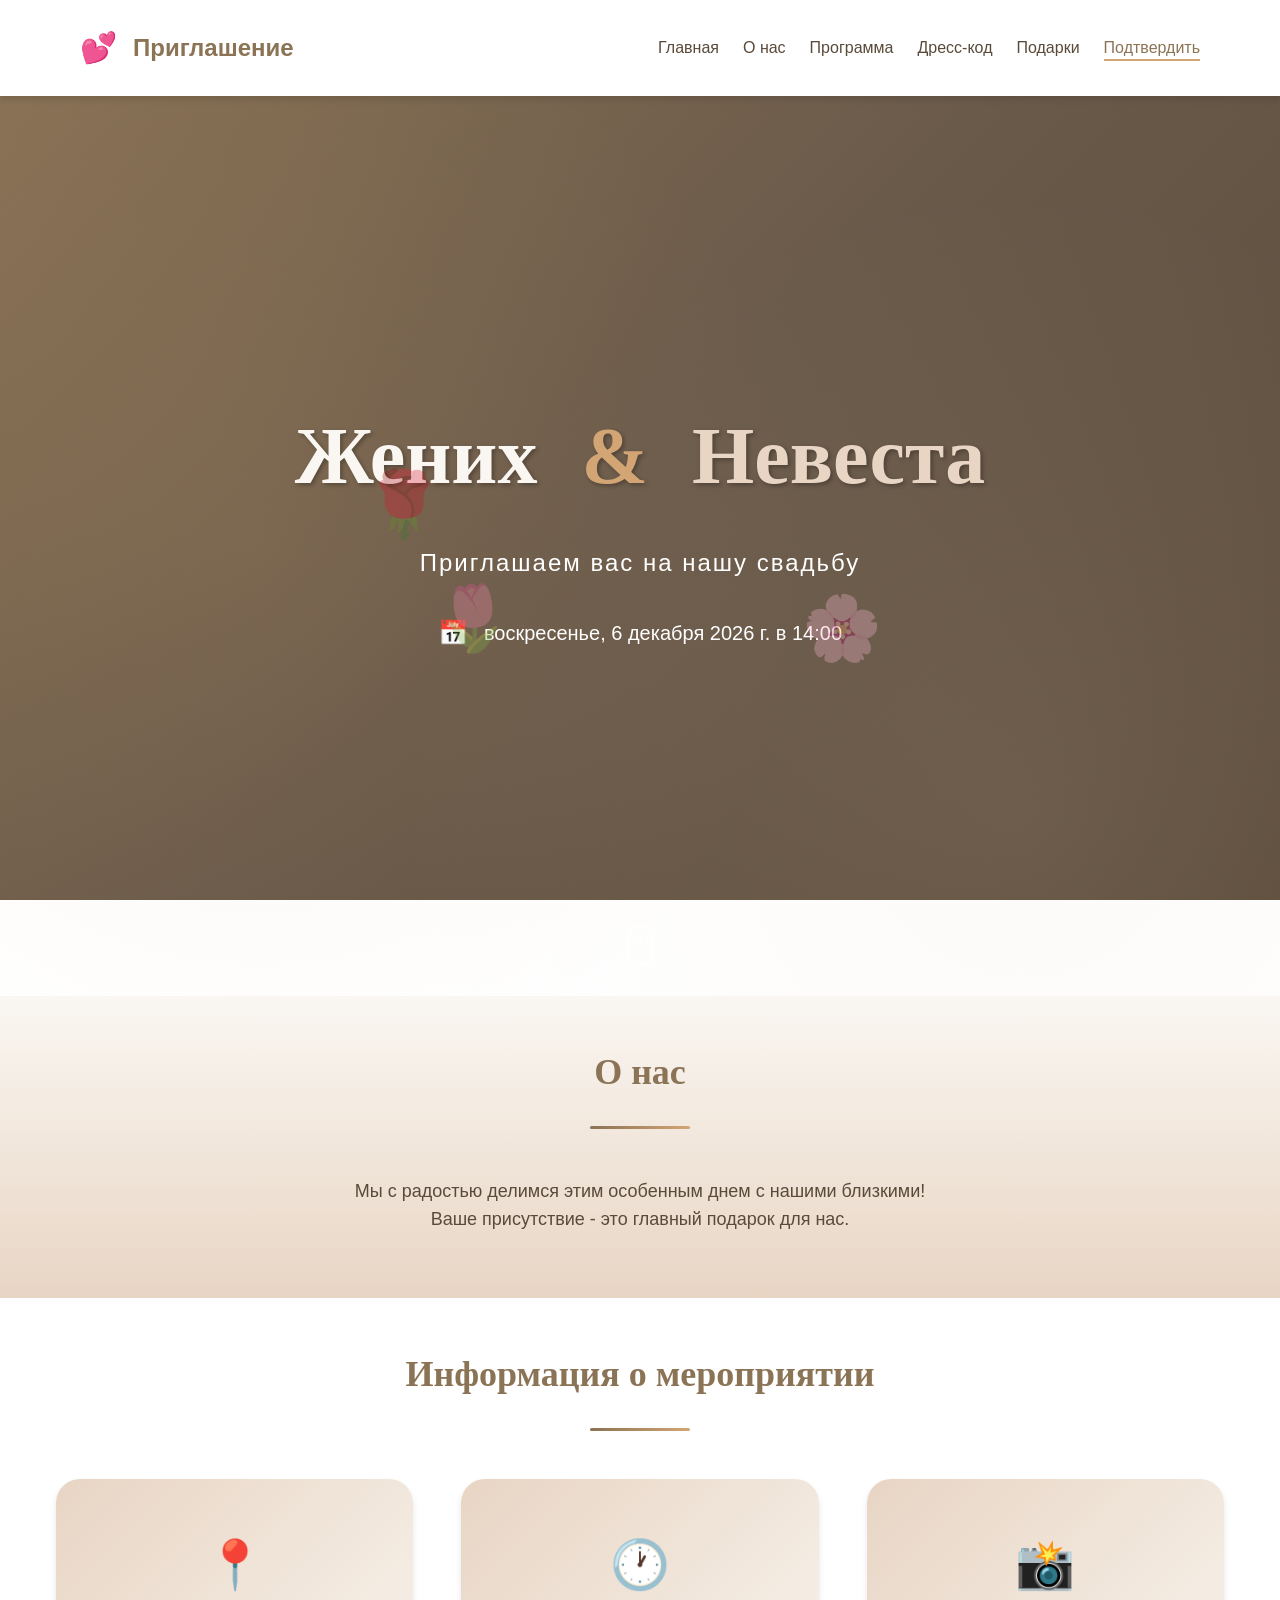
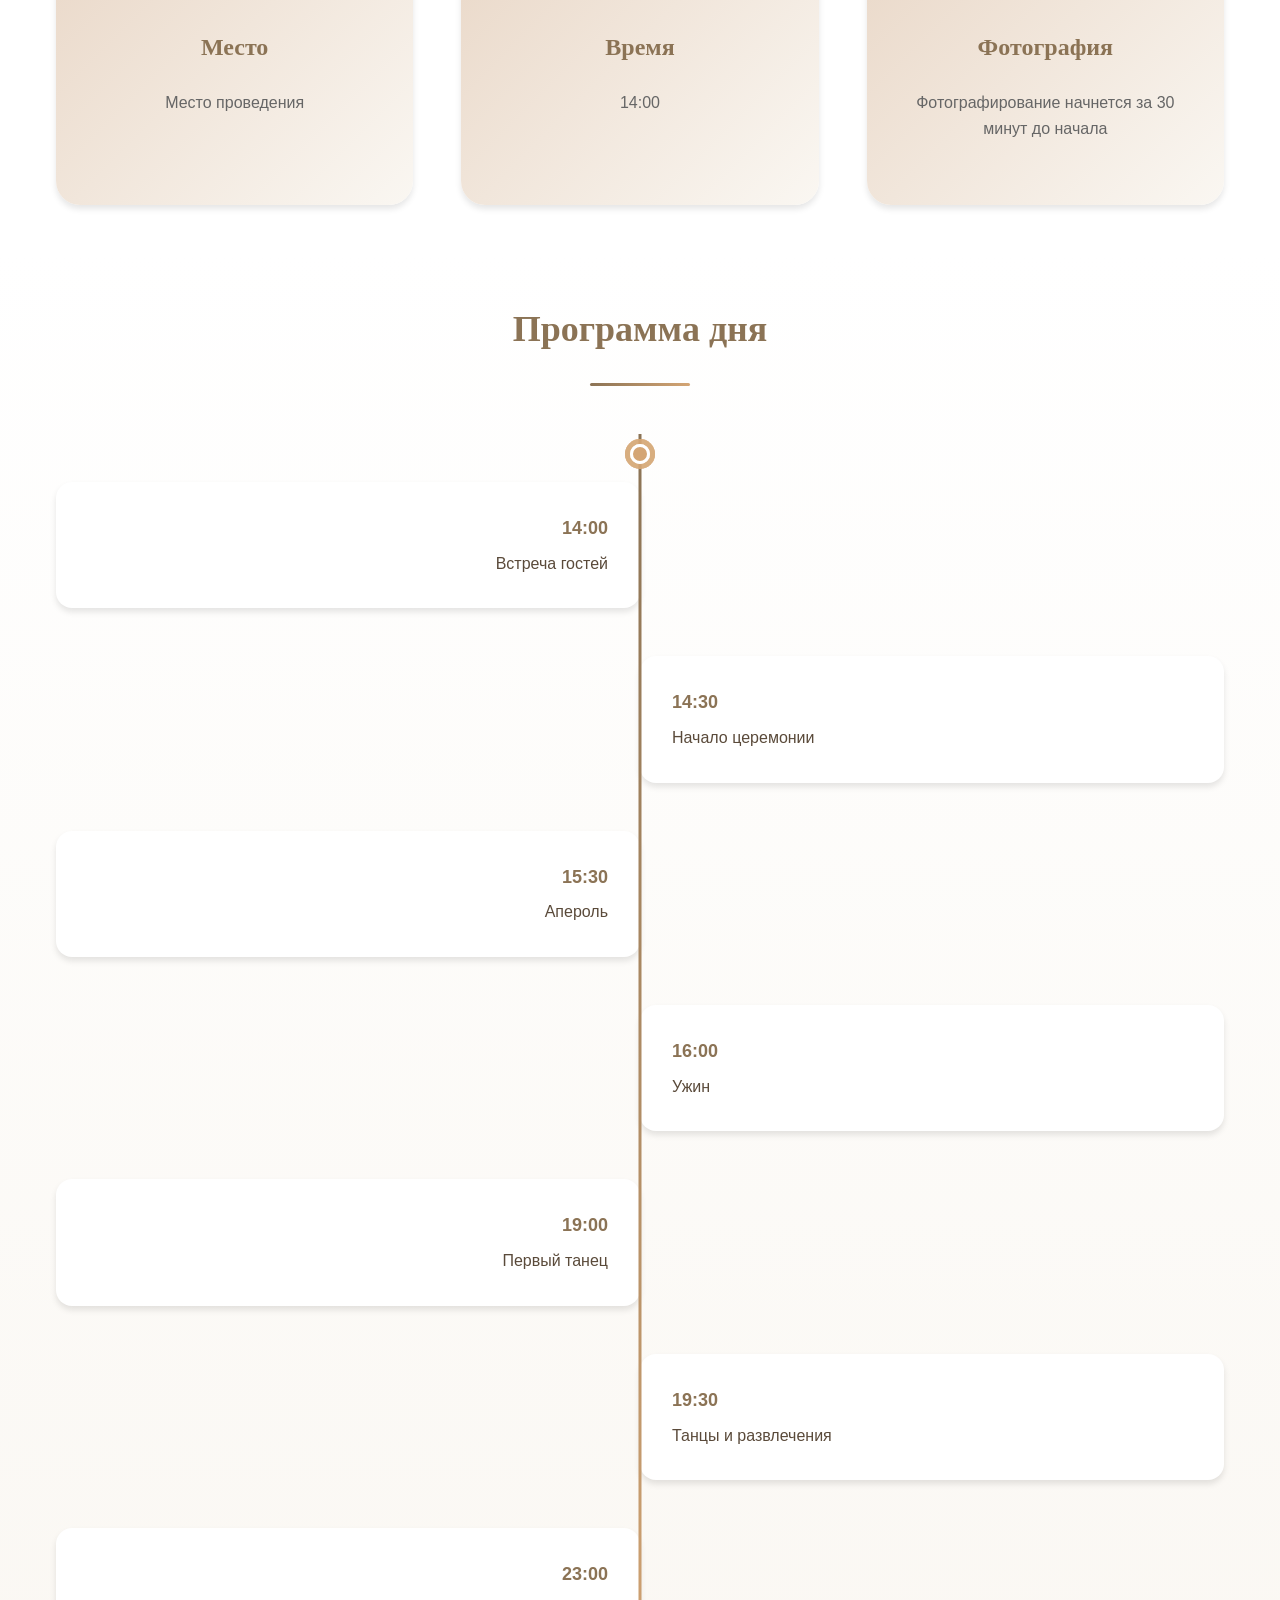
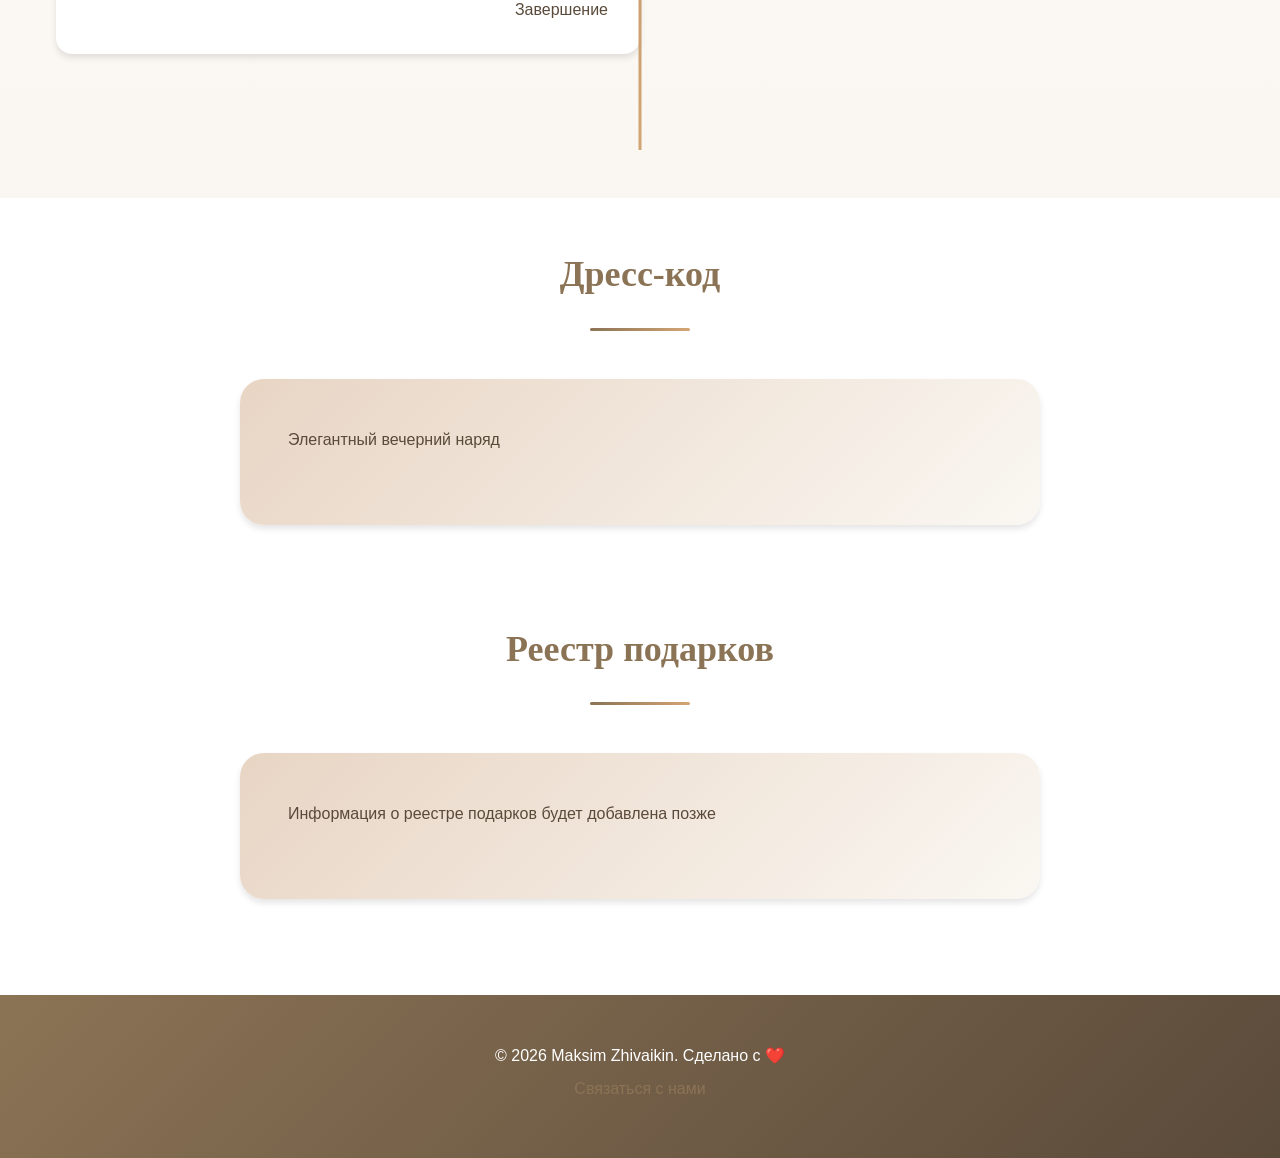
==== frontend/index.html @ 4ee0b2f8 "Second version" ====
<!DOCTYPE html>
<html lang="ru">
<head>
    <meta charset="UTF-8">
    <meta name="viewport" content="width=device-width, initial-scale=1.0">
    <title>💕 Приглашение на свадьбу</title>
    <link rel="stylesheet" href="css/style.css">
    <link rel="stylesheet" href="css/animations.css">
</head>
<body>
    <!-- Навигация -->
    <nav class="navbar">
        <div class="container">
            <div class="navbar-content">
                <div class="logo">
                    <span class="logo-icon">💕</span>
                    <span class="logo-text"> Приглашение</span>
                </div>
                <ul class="nav-menu">
                    <li><a href="#home" class="nav-link active">Главная</a></li>
                    <li><a href="#about" class="nav-link">О нас</a></li>
                    <li><a href="#schedule" class="nav-link">Программа</a></li>
                    <li><a href="#dress-code" class="nav-link">Дресс-код</a></li>
                    <li><a href="#registry" class="nav-link">Подарки</a></li>
                    <li><a href="#rsvp" class="nav-link">Подтвердить</a></li>
                    <li style="display: none;"><a href="/admin" class="nav-link admin-link">🔐 Админ</a></li>
                </ul>
                <div class="hamburger">
                    <span></span>
                    <span></span>
                    <span></span>
                </div>
            </div>
        </div>
    </nav>

    <!-- Героическая секция -->
    <section id="home" class="hero parallax">
        <div class="hero-content">
            <div class="hero-text">
                <h1 class="hero-title fade-in">
                    <span class="groom-name">Элвин</span>
                    <span class="ampersand">&</span>
                    <span class="bride-name">Милана</span>
                </h1>
                <p class="hero-subtitle fade-in-delay-1">Приглашаем вас на нашу свадьбу</p>
                <div class="hero-date fade-in-delay-2">
                    <span class="date-icon">📅</span>
                    <span id="wedding-date-display"></span>
                </div>
            </div>
            <div class="hero-flowers">
                <div class="flower flower-1">🌹</div>
                <div class="flower flower-2">🌸</div>
                <div class="flower flower-3">🌷</div>
            </div>
        </div>
        <div class="scroll-indicator">
            <div class="mouse"></div>
        </div>
    </section>

    <!-- RSVP -->
    <section id="rsvp" class="rsvp">
        <div class="container">
            <h2 class="section-title">Подтвердить присутствие</h2>
            
            <!-- Если это уникальное приглашение -->
            <div id="personal-invitation" class="rsvp-container" style="display: none;">
                <div class="personal-card">
                    <h3 id="personal-guest-name"></h3>
                    <div class="personal-info">
                        <p id="personal-message"></p>
                        <p style="display: none;">Приглашено гостей: <span id="personal-guest-count">1</span></p>
                        <div id="plus-ones"></div>
                    </div>
                </div>
                <form id="rsvp-form" class="rsvp-form">
                    <div class="form-group">
                        <label for="attending">Вы сможете присутствовать?</label>
                        <div class="radio-group">
                            <label class="radio-label">
                                <input type="radio" name="attending" value="yes" required>
                                <span>Да, с удовольствием!</span>
                            </label>
                            <label class="radio-label">
                                <input type="radio" name="attending" value="no">
                                <span>Нет, извините</span>
                            </label>
                        </div>
                    </div>

                    <div class="form-group">
                        <label for="message">Личное сообщение молодоженам (опционально)</label>
                        <textarea id="message" name="message" rows="4" placeholder="Ваши пожелания..."></textarea>
                    </div>

                    <button type="submit" class="btn btn-primary">Подтвердить</button>
                </form>
            </div>

            <!-- Если это общее приглашение -->
            <div id="generic-invitation" class="rsvp-container" style="display: none;">
                <p>Спасибо за посещение нашего сайта! У вас есть общее приглашение.</p>
                <a href="#" class="btn btn-primary">Добавить свои данные</a>
            </div>

            <!-- Если приглашение не найдено -->
            <div id="no-invitation" class="rsvp-container" style="display: none;">
                <p>Пожалуйста, используйте ссылку приглашения для подтверждения присутствия.</p>
            </div>
        </div>
    </section>

    <!-- О нас -->
    <section id="about" class="about">
        <div class="container">
            <h2 class="section-title">О нас</h2>
            <div class="about-content">
                <div class="about-text">
                    <p id="about-text-content">
                        Мы с радостью делимся этим особенным днем с нашими близкими!
                        Ваше присутствие - это главный подарок для нас.
                    </p>
                </div>
            </div>
        </div>
    </section>

    <!-- Информация о мероприятии -->
    <section id="event-info" class="event-info">
        <div class="container">
            <h2 class="section-title">Информация о мероприятии</h2>
            <div class="event-grid">
                <div class="event-card">
                    <div class="event-icon">📍</div>
                    <h3>Место</h3>
                    <p id="location-text"></p>
                </div>
                <div class="event-card">
                    <div class="event-icon">🕐</div>
                    <h3>Время</h3>
                    <p id="time-text"></p>
                </div>
                <div class="event-card">
                    <div class="event-icon">📸</div>
                    <h3>Фотография</h3>
                    <p>Фотографирование начнется за 30 минут до начала</p>
                </div>
            </div>
        </div>
    </section>

    <!-- Расписание -->
    <section id="schedule" class="schedule">
        <div class="container">
            <h2 class="section-title">Программа дня</h2>
            <div class="timeline">
                <div id="schedule-timeline"></div>
            </div>
        </div>
    </section>

    <!-- Дресс-код -->
    <section id="dress-code" class="dress-code">
        <div class="container">
            <h2 class="section-title">Дресс-код</h2>
            <div class="dress-code-content">
                <div id="dress-code-text"></div>
            </div>
        </div>
    </section>

    <!-- Реестр подарков -->
    <section id="registry" class="registry">
        <div class="container">
            <h2 class="section-title">Реестр подарков</h2>
            <div class="registry-content">
                <div id="registry-text"></div>
            </div>
        </div>
    </section>

    <!-- Футер -->
    <footer class="footer">
        <div class="container">
            <p>&copy; 2026 Maksim Zhivaikin. Сделано с ❤️</p>
            <p><a href="https://t.me/InDigitalE8">Связаться с нами</a></p>
            <p id="footer-date" style="display: none;"></p>
        </div>
    </footer>

    <script src="js/config.js"></script>
    <script src="js/api.js"></script>
    <script src="js/main.js"></script>
</body>
</html>
---- frontend/css/style.css ----
/* ==================== ПЕРЕМЕННЫЕ И ОСНОВНЫЕ СТИЛИ ==================== */

:root {
    /* Основные цвета */
    --primary: #8b7355;         /* Шоколадно-коричневый */
    --secondary: #d4a574;       /* Золотистый бежевый */
    --accent: #e8d5c4;          /* Светлый бежевый */
    --light: #faf7f2;           /* Очень светлый */
    --dark: #5a4a3a;            /* Темный коричневый */
    
    /* Нейтральные */
    --white: #ffffff;
    --black: #000000;
    --gray-light: #f5f5f5;
    --gray: #cccccc;
    --gray-dark: #666666;
    
    /* Успех/Ошибка */
    --success: #4caf50;
    --error: #f44336;
    --warning: #ff9800;
    
    /* Размеры */
    --spacing-xs: 0.25rem;
    --spacing-sm: 0.5rem;
    --spacing-md: 1rem;
    --spacing-lg: 1.5rem;
    --spacing-xl: 2rem;
    --spacing-2xl: 3rem;
    
    /* Типография */
    --font-family: 'Segoe UI', Tahoma, Geneva, Verdana, sans-serif;
    --font-heading: 'Georgia', serif;
    --font-size-xs: 0.75rem;
    --font-size-sm: 0.875rem;
    --font-size-base: 1rem;
    --font-size-lg: 1.125rem;
    --font-size-xl: 1.25rem;
    --font-size-2xl: 1.5rem;
    --font-size-3xl: 1.875rem;
    --font-size-4xl: 2.25rem;
    --font-size-5xl: 3rem;
    
    /* Теневые эффекты */
    --shadow-sm: 0 1px 2px rgba(0, 0, 0, 0.05);
    --shadow-md: 0 4px 6px rgba(0, 0, 0, 0.1);
    --shadow-lg: 0 10px 15px rgba(0, 0, 0, 0.15);
    --shadow-xl: 0 20px 25px rgba(0, 0, 0, 0.2);
    
    /* Переходы */
    --transition-fast: 0.15s ease-in-out;
    --transition-base: 0.3s ease-in-out;
    --transition-slow: 0.5s ease-in-out;
    
    /* Граница */
    --radius-sm: 0.25rem;
    --radius-md: 0.5rem;
    --radius-lg: 1rem;
    --radius-xl: 1.5rem;
}

/* Сброс стилей */
* {
    margin: 0;
    padding: 0;
    box-sizing: border-box;
}

html {
    scroll-behavior: smooth;
}

body {
    font-family: var(--font-family);
    color: var(--dark);
    background-color: var(--white);
    line-height: 1.6;
}

/* Контейнер */
.container {
    max-width: 1200px;
    margin: 0 auto;
    padding: 0 var(--spacing-md);
}

/* Типография */
h1, h2, h3, h4, h5, h6 {
    font-family: var(--font-heading);
    color: var(--dark);
    margin-bottom: var(--spacing-lg);
    font-weight: 600;
}

h1 { font-size: var(--font-size-4xl); }
h2 { font-size: var(--font-size-3xl); }
h3 { font-size: var(--font-size-2xl); }
h4 { font-size: var(--font-size-xl); }
h5 { font-size: var(--font-size-lg); }
h6 { font-size: var(--font-size-base); }

p {
    margin-bottom: var(--spacing-md);
}

a {
    color: var(--primary);
    text-decoration: none;
    transition: color var(--transition-base);
}

a:hover {
    color: var(--secondary);
}

/* ==================== КОМПОНЕНТЫ ==================== */

/* Кнопки */
.btn {
    display: inline-block;
    padding: var(--spacing-md) var(--spacing-xl);
    border: none;
    border-radius: var(--radius-lg);
    font-size: var(--font-size-base);
    font-weight: 600;
    cursor: pointer;
    transition: all var(--transition-base);
    text-align: center;
    text-decoration: none;
}

.btn-primary {
    background: linear-gradient(135deg, var(--primary) 0%, var(--secondary) 100%);
    color: var(--white);
    box-shadow: var(--shadow-md);
}

.btn-primary:hover {
    transform: translateY(-2px);
    box-shadow: var(--shadow-lg);
}

.btn-primary:active {
    transform: translateY(0);
}

.btn-secondary {
    background: var(--accent);
    color: var(--primary);
    border: 2px solid var(--primary);
}

.btn-secondary:hover {
    background: var(--primary);
    color: var(--white);
}

.btn:disabled {
    opacity: 0.5;
    cursor: not-allowed;
}

/* Карточки */
.card {
    background: var(--white);
    border-radius: var(--radius-xl);
    padding: var(--spacing-2xl);
    box-shadow: var(--shadow-md);
    border: 1px solid rgba(139, 115, 85, 0.1);
    transition: box-shadow var(--transition-base);
}

.card:hover {
    box-shadow: var(--shadow-lg);
}

/* Формы */
.form-group {
    margin-bottom: var(--spacing-xl);
}

.form-group label {
    display: block;
    margin-bottom: var(--spacing-sm);
    font-weight: 600;
    color: var(--dark);
}

.form-group input,
.form-group textarea,
.form-group select {
    width: 100%;
    padding: var(--spacing-md);
    border: 1px solid var(--gray);
    border-radius: var(--radius-md);
    font-size: var(--font-size-base);
    font-family: var(--font-family);
    transition: border-color var(--transition-base), box-shadow var(--transition-base);
}

.form-group input:focus,
.form-group textarea:focus,
.form-group select:focus {
    outline: none;
    border-color: var(--primary);
    box-shadow: 0 0 0 3px rgba(139, 115, 85, 0.1);
}

.form-grid {
    display: grid;
    grid-template-columns: 1fr;
    gap: var(--spacing-xl);
}

.form-row {
    display: grid;
    grid-template-columns: repeat(auto-fit, minmax(250px, 1fr));
    gap: var(--spacing-lg);
}

/* Радио и чекбоксы */
.radio-group,
.checkbox-group {
    display: flex;
    flex-direction: column;
    gap: var(--spacing-md);
}

.radio-label,
.checkbox-label {
    display: flex;
    align-items: center;
    cursor: pointer;
    font-weight: 400;
}

.radio-label input,
.checkbox-label input {
    width: auto;
    margin-right: var(--spacing-md);
    cursor: pointer;
}

/* Таблицы */
.table-wrapper {
    overflow-x: auto;
    border-radius: var(--radius-lg);
    margin-bottom: var(--spacing-lg);
}

.data-table {
    width: 100%;
    border-collapse: collapse;
    background: var(--white);
}

.data-table thead {
    background: linear-gradient(135deg, var(--primary) 0%, var(--secondary) 100%);
    color: var(--white);
}

.data-table th {
    padding: var(--spacing-lg);
    text-align: left;
    font-weight: 600;
}

.data-table td {
    padding: var(--spacing-lg);
    border-bottom: 1px solid var(--gray-light);
}

.data-table tbody tr:hover {
    background-color: var(--accent);
}

/* Модальные окна */
.modal {
    position: fixed;
    top: 0;
    left: 0;
    right: 0;
    bottom: 0;
    background: rgba(0, 0, 0, 0.5);
    display: flex;
    align-items: center;
    justify-content: center;
    z-index: 1000;
}

.modal-content {
    background: var(--white);
    border-radius: var(--radius-xl);
    padding: var(--spacing-2xl);
    max-width: 500px;
    width: 90%;
    box-shadow: var(--shadow-xl);
    position: relative;
}

.modal-close {
    position: absolute;
    top: var(--spacing-lg);
    right: var(--spacing-lg);
    background: none;
    border: none;
    font-size: var(--font-size-2xl);
    cursor: pointer;
    color: var(--gray-dark);
}

/* ==================== НАВИГАЦИЯ ==================== */

.navbar {
    background: var(--white);
    box-shadow: var(--shadow-md);
    position: sticky;
    top: 0;
    z-index: 100;
}

.navbar-content {
    display: flex;
    align-items: center;
    justify-content: space-between;
    padding: var(--spacing-lg);
}

.logo {
    display: flex;
    align-items: center;
    gap: var(--spacing-md);
    font-size: var(--font-size-2xl);
    font-weight: 700;
    color: var(--primary);
}

.logo-icon {
    font-size: var(--font-size-3xl);
}

.nav-menu {
    display: flex;
    list-style: none;
    gap: var(--spacing-lg);
    align-items: center;
}

.nav-link {
    color: var(--dark);
    font-weight: 500;
    transition: color var(--transition-base);
    position: relative;
}

.nav-link:hover,
.nav-link.active {
    color: var(--primary);
}

.nav-link::after {
    content: '';
    position: absolute;
    bottom: -5px;
    left: 0;
    width: 0;
    height: 2px;
    background: var(--secondary);
    transition: width var(--transition-base);
}

.nav-link:hover::after,
.nav-link.active::after {
    width: 100%;
}

.admin-link {
    background: linear-gradient(135deg, var(--primary) 0%, var(--secondary) 100%);
    color: var(--white);
    padding: var(--spacing-sm) var(--spacing-lg);
    border-radius: var(--radius-lg);
}

.admin-link::after {
    display: none;
}

.hamburger {
    display: none;
    flex-direction: column;
    cursor: pointer;
    gap: 5px;
}

.hamburger span {
    width: 25px;
    height: 3px;
    background: var(--primary);
    transition: all var(--transition-base);
}

/* ==================== ФУТЕР ==================== */

.footer {
    background: linear-gradient(135deg, var(--primary) 0%, var(--dark) 100%);
    color: var(--white);
    padding: var(--spacing-2xl) var(--spacing-md);
    text-align: center;
    margin-top: var(--spacing-2xl);
}

.footer p {
    margin-bottom: var(--spacing-sm);
}

/* ==================== АДАПТИВНОСТЬ ==================== */

@media (max-width: 768px) {
    .nav-menu {
        gap: var(--spacing-md);
        font-size: var(--font-size-sm);
    }

    .hamburger {
        display: flex;
    }

    .nav-menu {
        position: absolute;
        top: 60px;
        left: 0;
        right: 0;
        background: var(--white);
        flex-direction: column;
        gap: 0;
        box-shadow: var(--shadow-md);
        display: none;
    }

    .nav-menu.active {
        display: flex;
    }

    .nav-item {
        padding: var(--spacing-lg);
        border-bottom: 1px solid var(--gray-light);
    }

    h1 { font-size: var(--font-size-3xl); }
    h2 { font-size: var(--font-size-2xl); }
    h3 { font-size: var(--font-size-xl); }

    .form-grid {
        grid-template-columns: 1fr;
    }

    .form-row {
        grid-template-columns: 1fr;
    }
}

@media (max-width: 480px) {
    :root {
        --spacing-lg: 1rem;
        --spacing-xl: 1.5rem;
        --spacing-2xl: 2rem;
    }

    .container {
        padding: 0 var(--spacing-sm);
    }

    .card {
        padding: var(--spacing-lg);
    }

    h1 { font-size: var(--font-size-2xl); }
    h2 { font-size: var(--font-size-xl); }
    h3 { font-size: var(--font-size-lg); }

    .btn {
        padding: var(--spacing-sm) var(--spacing-lg);
        font-size: var(--font-size-sm);
    }
}
---- frontend/css/animations.css ----
/* ==================== АНИМАЦИИ И ЭФФЕКТЫ ==================== */

/* Затухание при входе */
@keyframes fadeIn {
    from {
        opacity: 0;
        transform: translateY(20px);
    }
    to {
        opacity: 1;
        transform: translateY(0);
    }
}

@keyframes fadeInScale {
    from {
        opacity: 0;
        transform: scale(0.95);
    }
    to {
        opacity: 1;
        transform: scale(1);
    }
}

@keyframes slideInLeft {
    from {
        opacity: 0;
        transform: translateX(-30px);
    }
    to {
        opacity: 1;
        transform: translateX(0);
    }
}

@keyframes slideInRight {
    from {
        opacity: 0;
        transform: translateX(30px);
    }
    to {
        opacity: 1;
        transform: translateX(0);
    }
}

@keyframes slideInUp {
    from {
        opacity: 0;
        transform: translateY(30px);
    }
    to {
        opacity: 1;
        transform: translateY(0);
    }
}

/* Плавающая анимация */
@keyframes float {
    0%, 100% {
        transform: translateY(0px);
    }
    50% {
        transform: translateY(-20px);
    }
}

/* Пульсирующая анимация */
@keyframes pulse {
    0%, 100% {
        opacity: 1;
    }
    50% {
        opacity: 0.7;
    }
}

/* Вращение */
@keyframes rotate {
    from {
        transform: rotate(0deg);
    }
    to {
        transform: rotate(360deg);
    }
}

/* Параллакс эффект */
@keyframes parallax-shift {
    0% {
        transform: translate(0, 0);
    }
    100% {
        transform: translate(0, 50px);
    }
}

/* Мерцание цветка */
@keyframes blossom {
    0%, 100% {
        opacity: 0.6;
        transform: scale(1);
    }
    50% {
        opacity: 1;
        transform: scale(1.1);
    }
}

/* Волна эффект */
@keyframes wave {
    0%, 100% {
        transform: translateY(0) rotateZ(0deg);
    }
    50% {
        transform: translateY(-10px) rotateZ(3deg);
    }
}

/* Классы анимаций */
.fade-in {
    animation: fadeIn 0.6s ease-out forwards;
}

.fade-in-delay-1 {
    animation: fadeIn 0.6s ease-out 0.2s forwards;
    opacity: 0;
}

.fade-in-delay-2 {
    animation: fadeIn 0.6s ease-out 0.4s forwards;
    opacity: 0;
}

.slide-in-left {
    animation: slideInLeft 0.6s ease-out forwards;
}

.slide-in-right {
    animation: slideInRight 0.6s ease-out forwards;
}

.slide-in-up {
    animation: slideInUp 0.6s ease-out forwards;
}

.float {
    animation: float 3s ease-in-out infinite;
}

.pulse {
    animation: pulse 2s ease-in-out infinite;
}

.rotate {
    animation: rotate 2s linear infinite;
}

/* ==================== СЕКЦИИ САЙТА ==================== */

/* Героическая секция */
.hero {
    min-height: 100vh;
    background: linear-gradient(135deg, #8b7355 0%, #6a5a4a 50%, #5a4a3a 100%);
    display: flex;
    align-items: center;
    justify-content: center;
    position: relative;
    overflow: hidden;
    color: var(--white);
}

.hero::before {
    content: '';
    position: absolute;
    top: 0;
    left: 0;
    right: 0;
    bottom: 0;
    background: 
        radial-gradient(circle at 20% 50%, rgba(212, 165, 116, 0.1) 0%, transparent 50%),
        radial-gradient(circle at 80% 80%, rgba(232, 213, 196, 0.1) 0%, transparent 50%);
    pointer-events: none;
}

.hero-content {
    position: relative;
    z-index: 2;
    text-align: center;
    animation: slideInUp 0.8s ease-out;
}

.hero-text {
    margin-bottom: var(--spacing-2xl);
}

.hero-title {
    font-size: 5rem;
    font-weight: 700;
    margin-bottom: var(--spacing-lg);
    text-shadow: 2px 2px 4px rgba(0, 0, 0, 0.3);
}

.bride-name {
    display: inline-block;
    color: #e8d5c4;
    animation: float 3s ease-in-out infinite;
}

.ampersand {
    display: inline-block;
    margin: 0 var(--spacing-lg);
    color: #d4a574;
    animation: float 3s ease-in-out 0.5s infinite;
}

.groom-name {
    display: inline-block;
    color: #faf7f2;
    animation: float 3s ease-in-out 1s infinite;
}

.hero-subtitle {
    font-size: var(--font-size-2xl);
    font-weight: 300;
    letter-spacing: 2px;
    margin-bottom: var(--spacing-xl);
}

.hero-date {
    font-size: var(--font-size-xl);
    display: flex;
    align-items: center;
    justify-content: center;
    gap: var(--spacing-md);
}

.date-icon {
    font-size: var(--font-size-2xl);
    animation: blossom 2s ease-in-out infinite;
}

.hero-flowers {
    position: absolute;
    width: 100%;
    height: 100%;
    top: 0;
    left: 0;
}

.flower {
    position: absolute;
    font-size: 4rem;
    animation: float 4s ease-in-out infinite;
    opacity: 0.3;
}

.flower-1 {
    top: 20%;
    left: 10%;
    animation-delay: 0s;
}

.flower-2 {
    top: 60%;
    right: 15%;
    animation-delay: 1s;
}

.flower-3 {
    bottom: 10%;
    left: 20%;
    animation-delay: 2s;
}

.scroll-indicator {
    position: absolute;
    bottom: 30px;
    left: 50%;
    transform: translateX(-50%);
    animation: bounce 2s infinite;
}

.mouse {
    width: 26px;
    height: 40px;
    border: 2px solid var(--white);
    border-radius: 13px;
    position: relative;
}

.mouse::after {
    content: '';
    position: absolute;
    top: 8px;
    left: 50%;
    transform: translateX(-50%);
    width: 2px;
    height: 8px;
    background: var(--white);
    border-radius: 1px;
    animation: scroll 1.5s infinite;
}

@keyframes scroll {
    0% {
        opacity: 1;
        transform: translateX(-50%) translateY(0);
    }
    100% {
        opacity: 0;
        transform: translateX(-50%) translateY(10px);
    }
}

@keyframes bounce {
    0%, 100% {
        transform: translateX(-50%) translateY(0);
    }
    50% {
        transform: translateX(-50%) translateY(-10px);
    }
}

/* Параллакс */
.parallax {
    background-attachment: fixed;
    background-position: center;
    background-repeat: no-repeat;
    background-size: cover;
}

@media (max-width: 768px) {
    .parallax {
        background-attachment: scroll;
    }

    .hero-title {
        font-size: 2.5rem;
    }

    .hero-subtitle {
        font-size: var(--font-size-lg);
    }

    .bride-name,
    .ampersand,
    .groom-name {
        display: block;
        margin: var(--spacing-sm) 0;
    }

    .ampersand {
        margin: var(--spacing-lg) 0;
    }
}

/* ==================== ОСНОВНЫЕ СЕКЦИИ ==================== */

.section-title {
    font-size: var(--font-size-4xl);
    text-align: center;
    position: relative;
    margin-bottom: var(--spacing-2xl);
    color: var(--primary);
}

.section-title::after {
    content: '';
    display: block;
    width: 100px;
    height: 3px;
    background: linear-gradient(90deg, var(--primary), var(--secondary));
    margin: var(--spacing-lg) auto 0;
    border-radius: var(--radius-lg);
}

section {
    padding: var(--spacing-2xl) 0;
}

/* About */
.about {
    background: linear-gradient(to bottom, var(--light), var(--accent));
}

.about-content {
    text-align: center;
    font-size: var(--font-size-lg);
    color: var(--dark);
    max-width: 600px;
    margin: 0 auto;
}

/* Event Info */
.event-info {
    background: var(--white);
}

.event-grid {
    display: grid;
    grid-template-columns: repeat(auto-fit, minmax(280px, 1fr));
    gap: var(--spacing-2xl);
    margin-top: var(--spacing-2xl);
}

.event-card {
    text-align: center;
    padding: var(--spacing-2xl);
    background: linear-gradient(135deg, var(--accent) 0%, var(--light) 100%);
    border-radius: var(--radius-xl);
    box-shadow: var(--shadow-md);
    transition: all var(--transition-base);
    animation: slideInUp 0.6s ease-out;
}

.event-card:hover {
    transform: translateY(-10px);
    box-shadow: var(--shadow-lg);
}

.event-icon {
    font-size: 3rem;
    margin-bottom: var(--spacing-lg);
    display: inline-block;
    animation: float 3s ease-in-out infinite;
}

.event-card h3 {
    color: var(--primary);
    margin-bottom: var(--spacing-lg);
}

.event-card p {
    color: var(--gray-dark);
    font-size: var(--font-size-base);
}

/* Timeline/Schedule */
.schedule {
    background: linear-gradient(to bottom, var(--white), var(--light));
}

.timeline {
    position: relative;
    padding: var(--spacing-2xl) 0;
}

.timeline::before {
    content: '';
    position: absolute;
    left: 50%;
    transform: translateX(-50%);
    top: 0;
    bottom: 0;
    width: 3px;
    background: linear-gradient(to bottom, var(--primary), var(--secondary));
}

.timeline-item {
    margin-bottom: var(--spacing-2xl);
    animation: fadeIn 0.6s ease-out;
}

.timeline-item:nth-child(odd) .timeline-content {
    margin-left: 0;
    margin-right: 50%;
    padding-right: var(--spacing-xl);
    text-align: right;
}

.timeline-item:nth-child(even) .timeline-content {
    margin-left: 50%;
    margin-right: 0;
    padding-left: var(--spacing-xl);
    text-align: left;
}

.timeline-dot {
    position: absolute;
    left: 50%;
    transform: translateX(-50%);
    width: 20px;
    height: 20px;
    background: var(--secondary);
    border: 3px solid var(--white);
    border-radius: 50%;
    top: 10px;
    box-shadow: 0 0 0 5px rgba(212, 165, 116, 0.3);
    z-index: 2;
}

.timeline-content {
    background: var(--white);
    padding: var(--spacing-xl);
    border-radius: var(--radius-lg);
    box-shadow: var(--shadow-md);
}

.timeline-time {
    color: var(--primary);
    font-weight: 700;
    font-size: var(--font-size-lg);
    margin-bottom: var(--spacing-sm);
}

.timeline-event {
    color: var(--dark);
    font-size: var(--font-size-base);
}

/* Dress code и Registry */
.dress-code,
.registry {
    background: var(--white);
}

.dress-code-content,
.registry-content {
    max-width: 800px;
    margin: 0 auto;
    background: linear-gradient(135deg, var(--accent) 0%, var(--light) 100%);
    padding: var(--spacing-2xl);
    border-radius: var(--radius-xl);
    box-shadow: var(--shadow-md);
    animation: fadeIn 0.6s ease-out;
}

.dress-code-content > *,
.registry-content > * {
    color: var(--dark);
    margin-bottom: var(--spacing-lg);
}

.dress-code-content li,
.registry-content li {
    list-style-position: inside;
    margin-bottom: var(--spacing-md);
}

/* RSVP */
.rsvp {
    background: linear-gradient(to bottom, var(--light), var(--accent));
}

.rsvp-container {
    max-width: 600px;
    margin: 0 auto;
}

.personal-card {
    background: linear-gradient(135deg, var(--primary) 0%, var(--dark) 100%);
    color: var(--white);
    padding: var(--spacing-2xl);
    border-radius: var(--radius-xl);
    margin-bottom: var(--spacing-2xl);
    text-align: center;
    box-shadow: var(--shadow-lg);
    animation: fadeInScale 0.6s ease-out;
}

.personal-card h3 {
    font-size: var(--font-size-3xl);
    margin-bottom: var(--spacing-lg);
    color: var(--secondary);
}

.personal-card p {
    font-size: var(--font-size-base);
    margin-bottom: var(--spacing-md);
}

.personal-info {
    background: rgba(255, 255, 255, 0.1);
    padding: var(--spacing-lg);
    border-radius: var(--radius-lg);
    margin-top: var(--spacing-lg);
}

.rsvp-form {
    background: var(--white);
    padding: var(--spacing-2xl);
    border-radius: var(--radius-xl);
    box-shadow: var(--shadow-md);
}

.rsvp-form .btn-primary {
    width: 100%;
    margin-top: var(--spacing-xl);
}

@media (max-width: 768px) {
    .timeline::before {
        left: 0;
        transform: none;
    }

    .timeline-item:nth-child(odd) .timeline-content,
    .timeline-item:nth-child(even) .timeline-content {
        margin-left: 50px;
        margin-right: 0;
        padding-left: var(--spacing-lg);
        text-align: left;
    }

    .timeline-dot {
        left: 0;
        transform: none;
    }
}
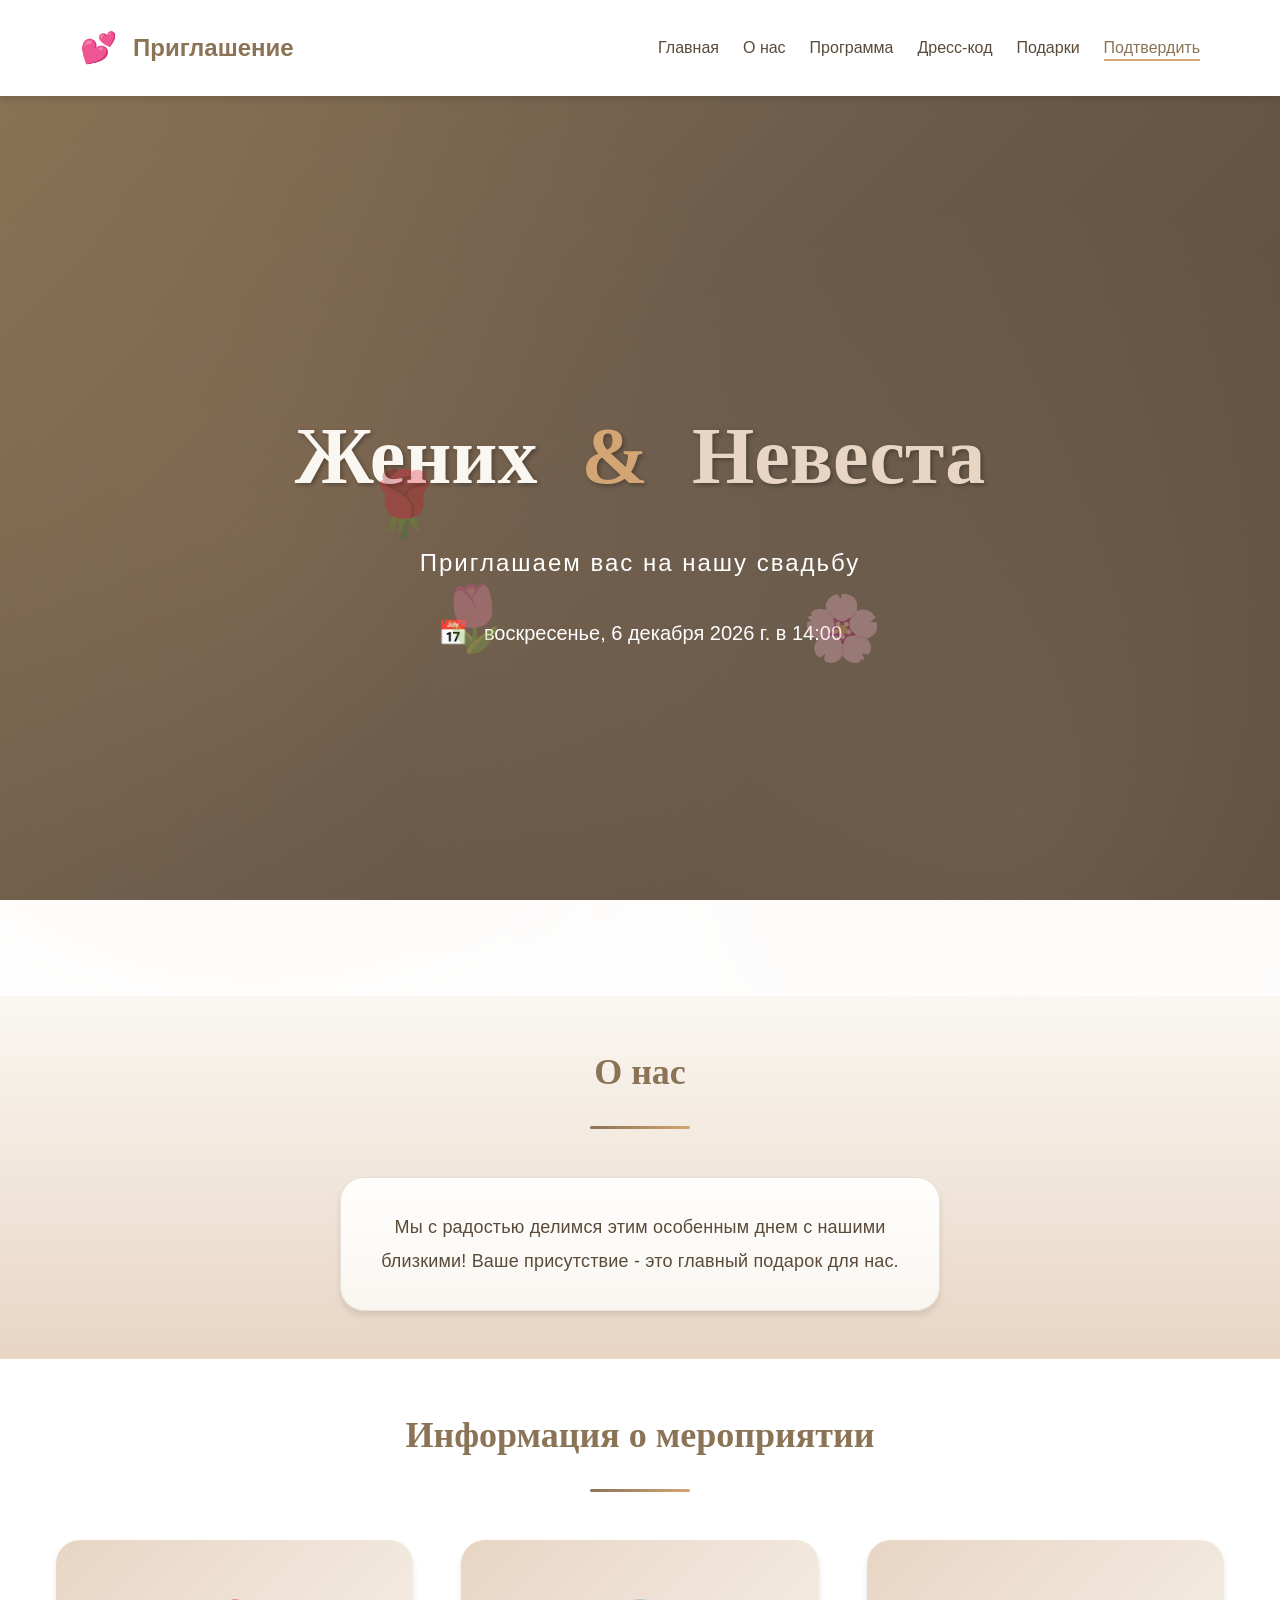
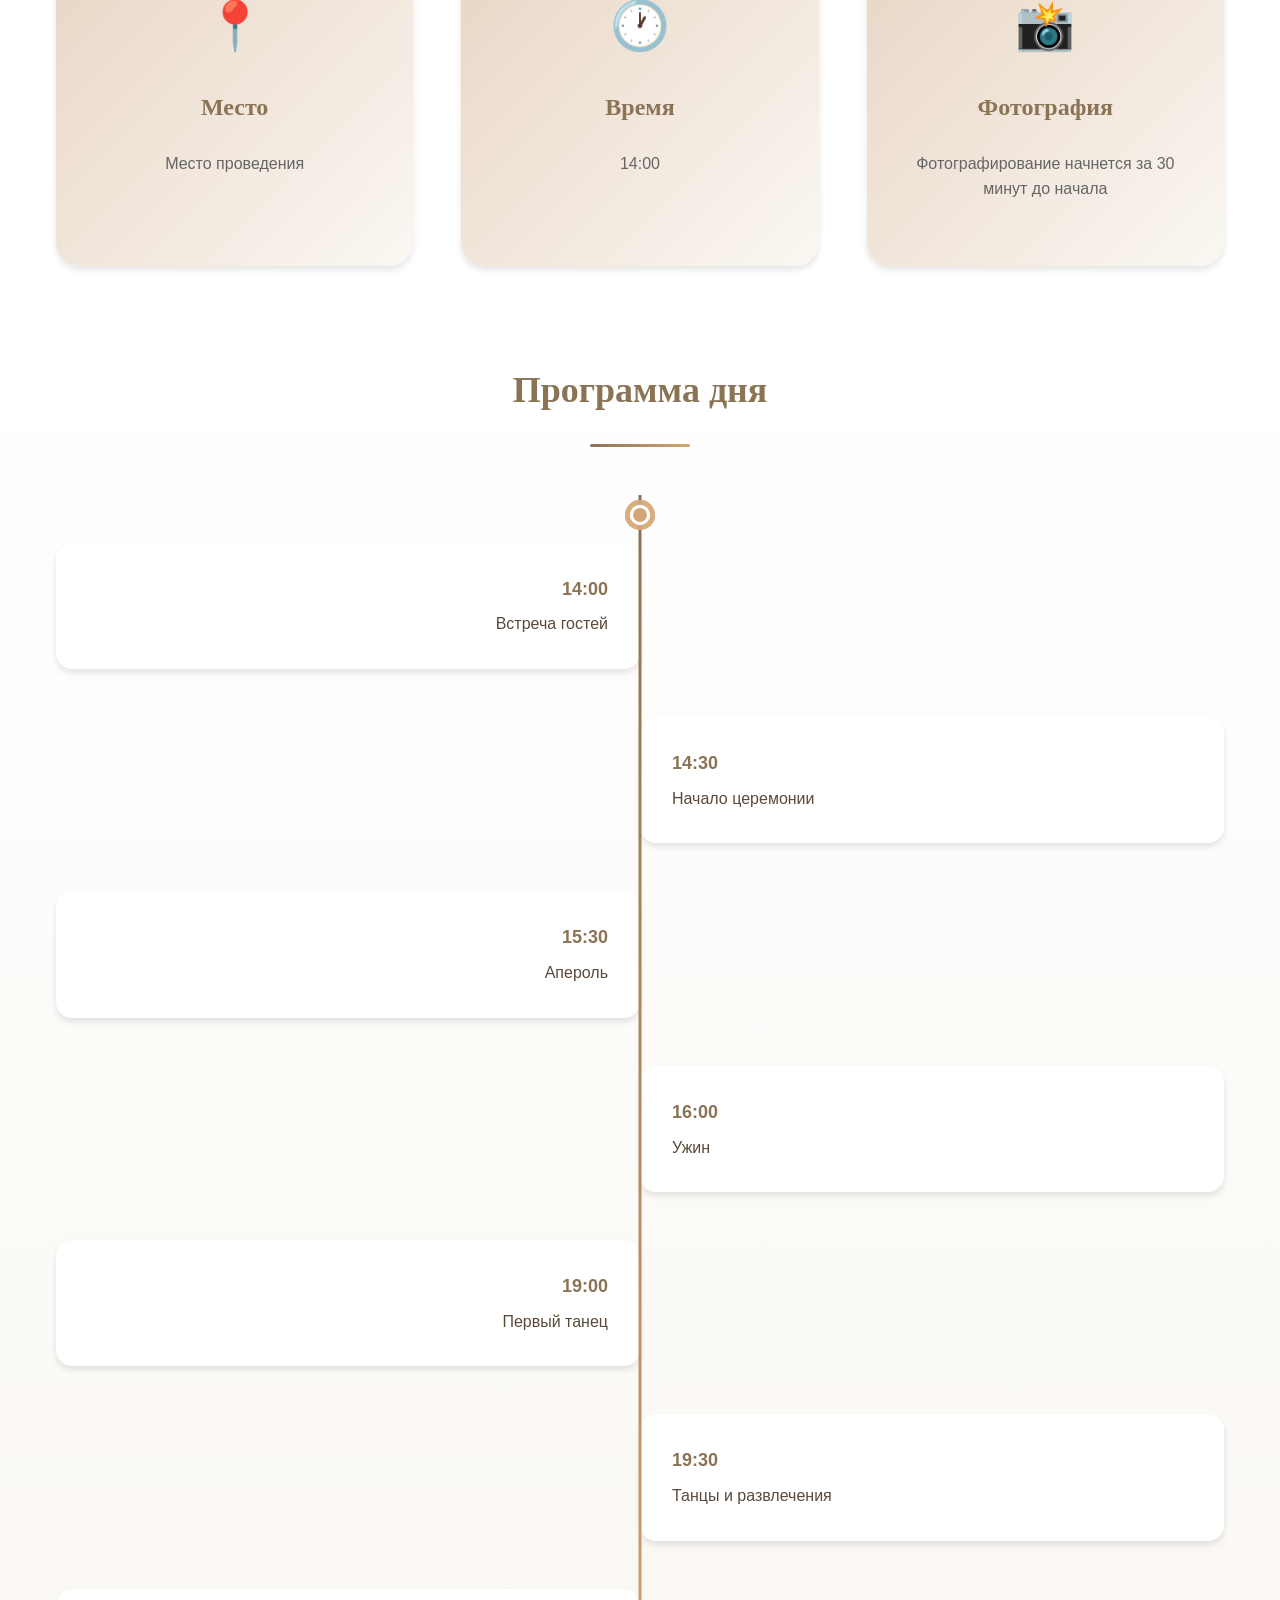
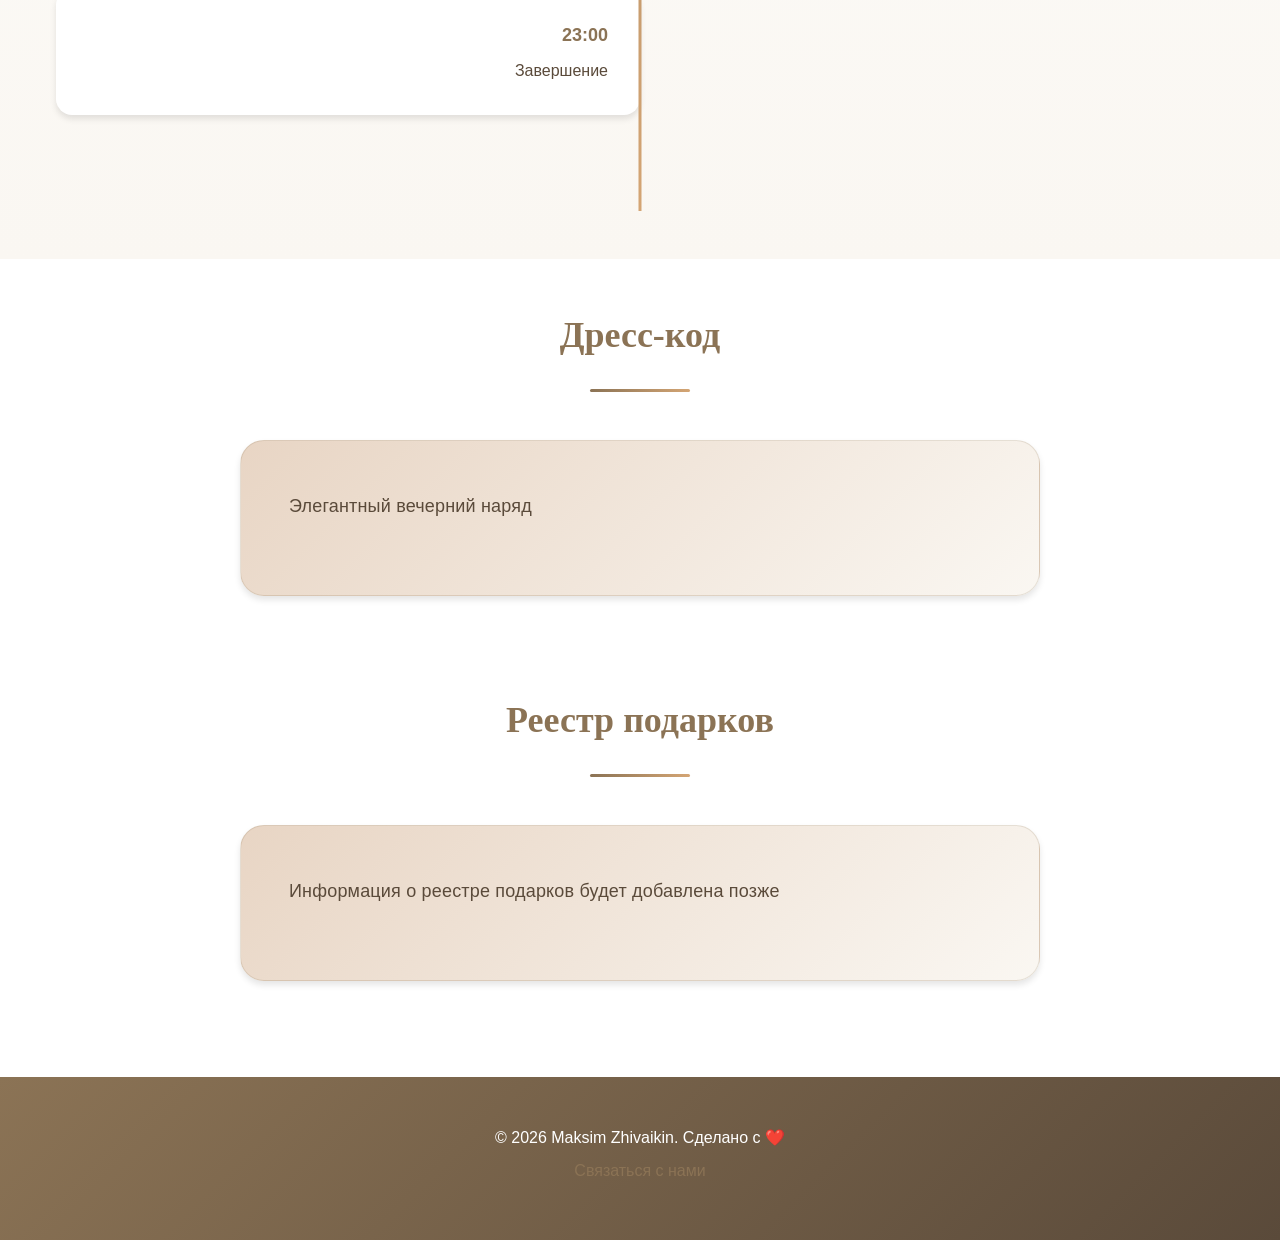
==== commit 576b259f: "Fix admin page" ====
--- a/frontend/index.html
+++ b/frontend/index.html
@@ -118,10 +118,10 @@
             <h2 class="section-title">О нас</h2>
             <div class="about-content">
                 <div class="about-text">
-                    <p id="about-text-content">
+                    <div id="about-text-content">
                         Мы с радостью делимся этим особенным днем с нашими близкими!
                         Ваше присутствие - это главный подарок для нас.
-                    </p>
+                    </div>
                 </div>
             </div>
         </div>
--- a/frontend/css/style.css
+++ b/frontend/css/style.css
@@ -218,6 +218,69 @@
     gap: var(--spacing-lg);
 }
 
+/* Текстовые блоки приглашения */
+.personal-info,
+.about-text,
+.dress-code-content,
+.registry-content {
+    background: linear-gradient(180deg, rgba(255, 255, 255, 0.95) 0%, rgba(250, 247, 242, 0.95) 100%);
+    border: 1px solid rgba(139, 115, 85, 0.18);
+    border-radius: var(--radius-xl);
+    padding: var(--spacing-xl);
+    box-shadow: var(--shadow-md);
+}
+
+#personal-message,
+#about-text-content,
+#dress-code-text,
+#registry-text {
+    color: var(--dark);
+    font-size: var(--font-size-lg);
+    line-height: 1.9;
+    letter-spacing: 0.01em;
+}
+
+#personal-message {
+    font-style: italic;
+    margin-bottom: 0;
+}
+
+#about-text-content p,
+#dress-code-text p,
+#registry-text p {
+    margin-bottom: var(--spacing-md);
+}
+
+#about-text-content p:last-child,
+#dress-code-text p:last-child,
+#registry-text p:last-child {
+    margin-bottom: 0;
+}
+
+#dress-code-text h2,
+#registry-text h2 {
+    font-size: var(--font-size-2xl);
+    color: var(--primary);
+    margin-bottom: var(--spacing-md);
+}
+
+#dress-code-text h3,
+#registry-text h3 {
+    font-size: var(--font-size-xl);
+    color: var(--primary);
+    margin-bottom: var(--spacing-sm);
+}
+
+#dress-code-text ul,
+#registry-text ul {
+    margin: 0 0 var(--spacing-md) var(--spacing-lg);
+}
+
+#dress-code-text li,
+#registry-text li {
+    margin-bottom: var(--spacing-sm);
+}
+
 /* Радио и чекбоксы */
 .radio-group,
 .checkbox-group {
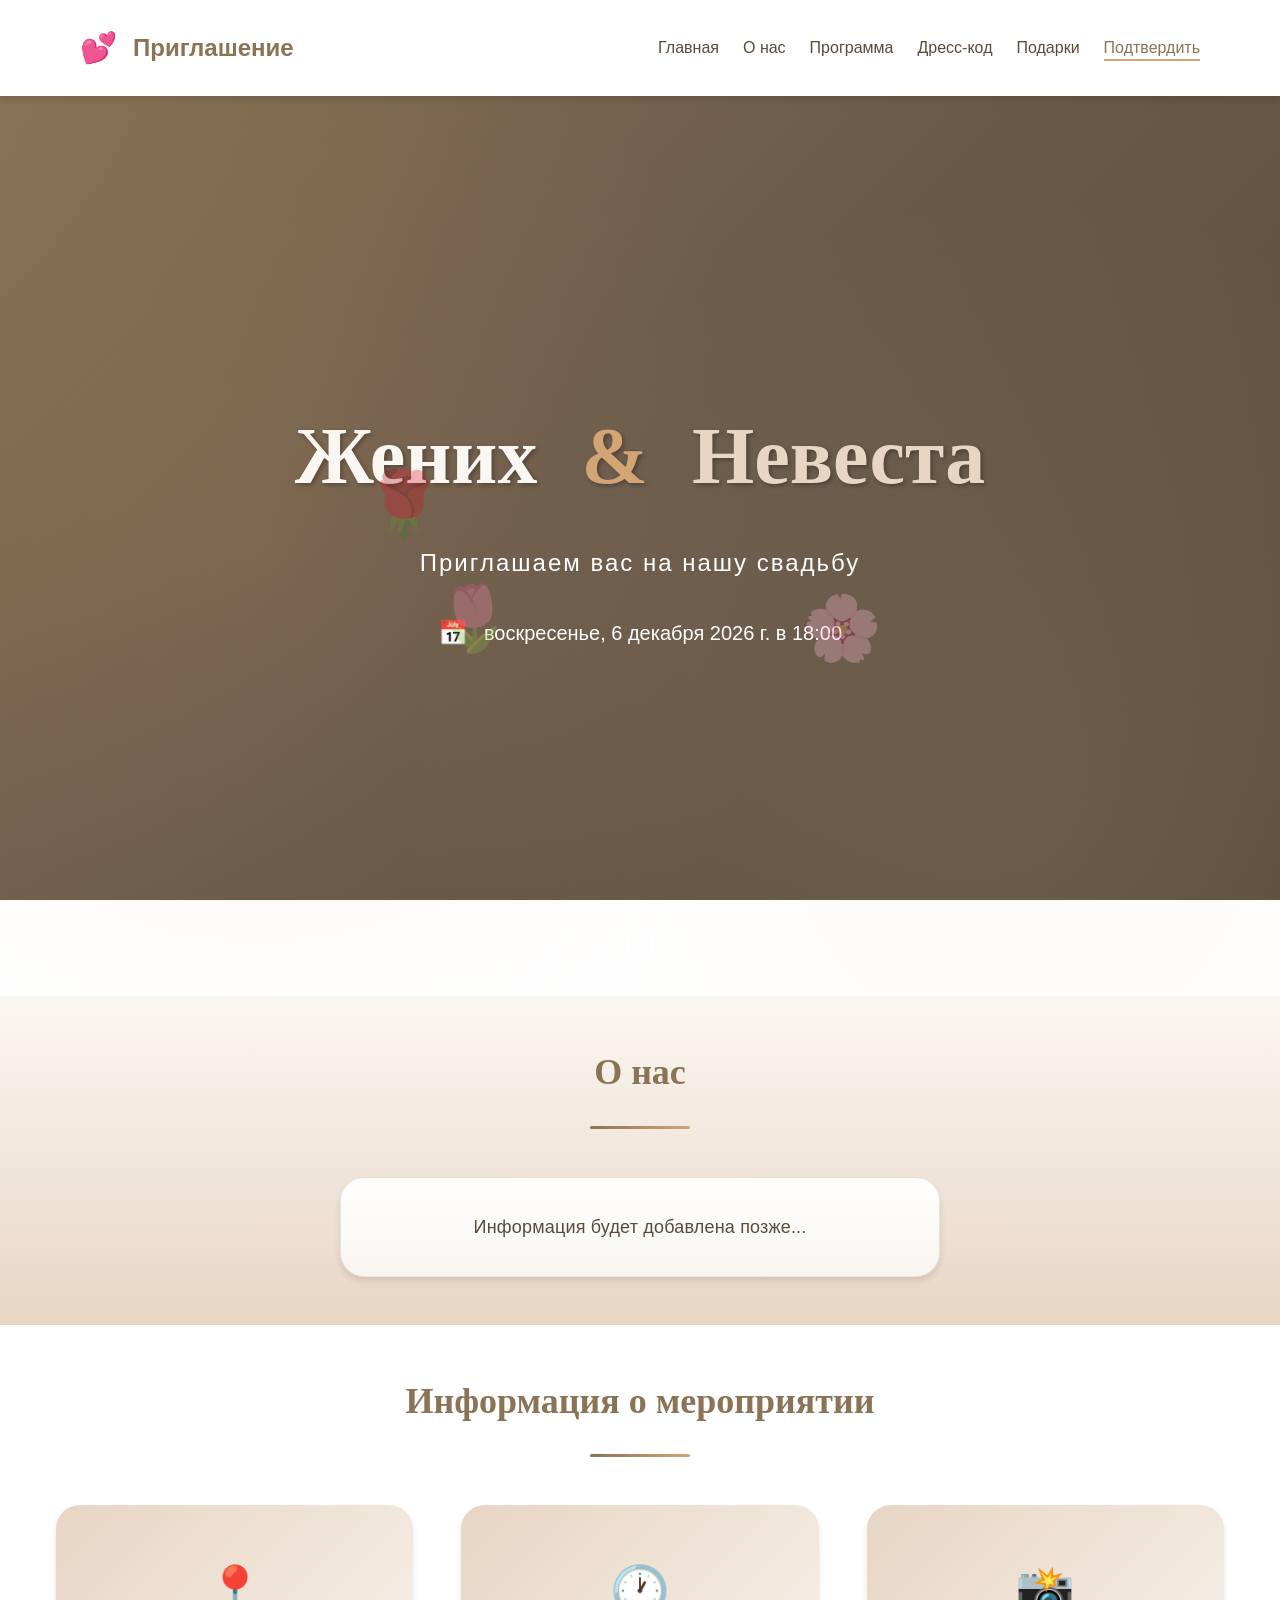
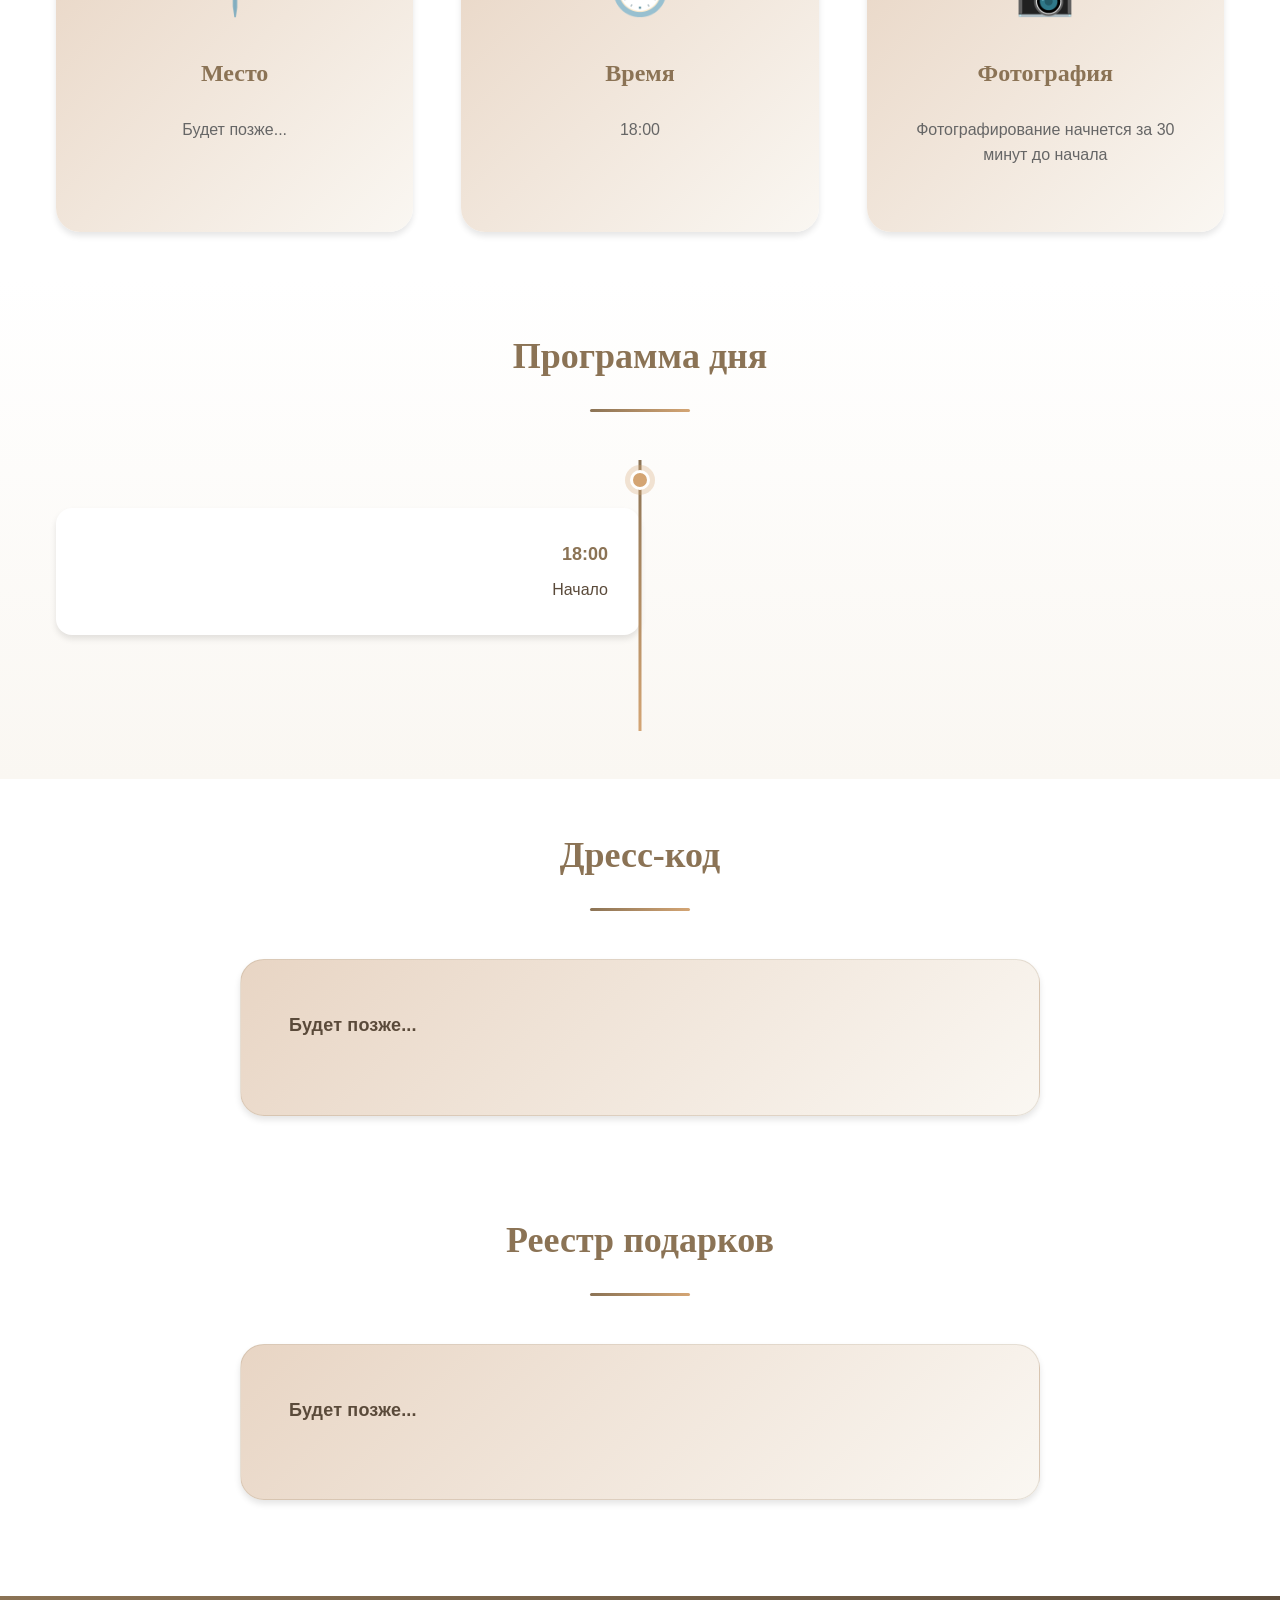
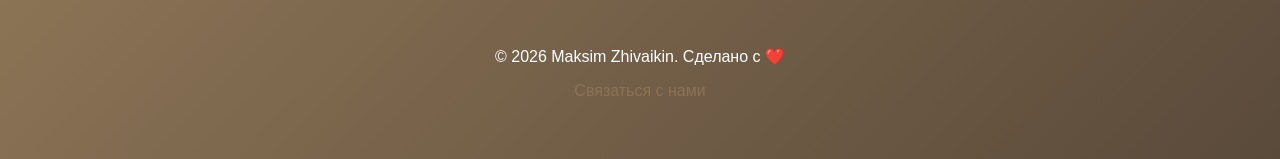
==== commit 9ec1e849: "minor changes" ====
--- a/frontend/index.html
+++ b/frontend/index.html
@@ -13,8 +13,8 @@
         <div class="container">
             <div class="navbar-content">
                 <div class="logo">
-                    <span class="logo-icon">💕</span>
-                    <span class="logo-text"> Приглашение</span>
+                    <span class="logo-icon"><a href="#home">💕</a></span>
+                    <span class="logo-text"><a href="#home">Приглашение</a></span>
                 </div>
                 <ul class="nav-menu">
                     <li><a href="#home" class="nav-link active">Главная</a></li>
@@ -70,7 +70,7 @@
                 <div class="personal-card">
                     <h3 id="personal-guest-name"></h3>
                     <div class="personal-info">
-                        <p id="personal-message"></p>
+                        <p id="personal-message" style="font-weight: bold;"></p>
                         <p style="display: none;">Приглашено гостей: <span id="personal-guest-count">1</span></p>
                         <div id="plus-ones"></div>
                     </div>
@@ -119,8 +119,7 @@
             <div class="about-content">
                 <div class="about-text">
                     <div id="about-text-content">
-                        Мы с радостью делимся этим особенным днем с нашими близкими!
-                        Ваше присутствие - это главный подарок для нас.
+                        Информация будет добавлена позже...
                     </div>
                 </div>
             </div>
@@ -166,7 +165,7 @@
         <div class="container">
             <h2 class="section-title">Дресс-код</h2>
             <div class="dress-code-content">
-                <div id="dress-code-text"></div>
+                <div id="dress-code-text" style="font-weight: bold;"></div>
             </div>
         </div>
     </section>
@@ -176,7 +175,7 @@
         <div class="container">
             <h2 class="section-title">Реестр подарков</h2>
             <div class="registry-content">
-                <div id="registry-text"></div>
+                <div id="registry-text" style="font-weight: bold;"></div>
             </div>
         </div>
     </section>
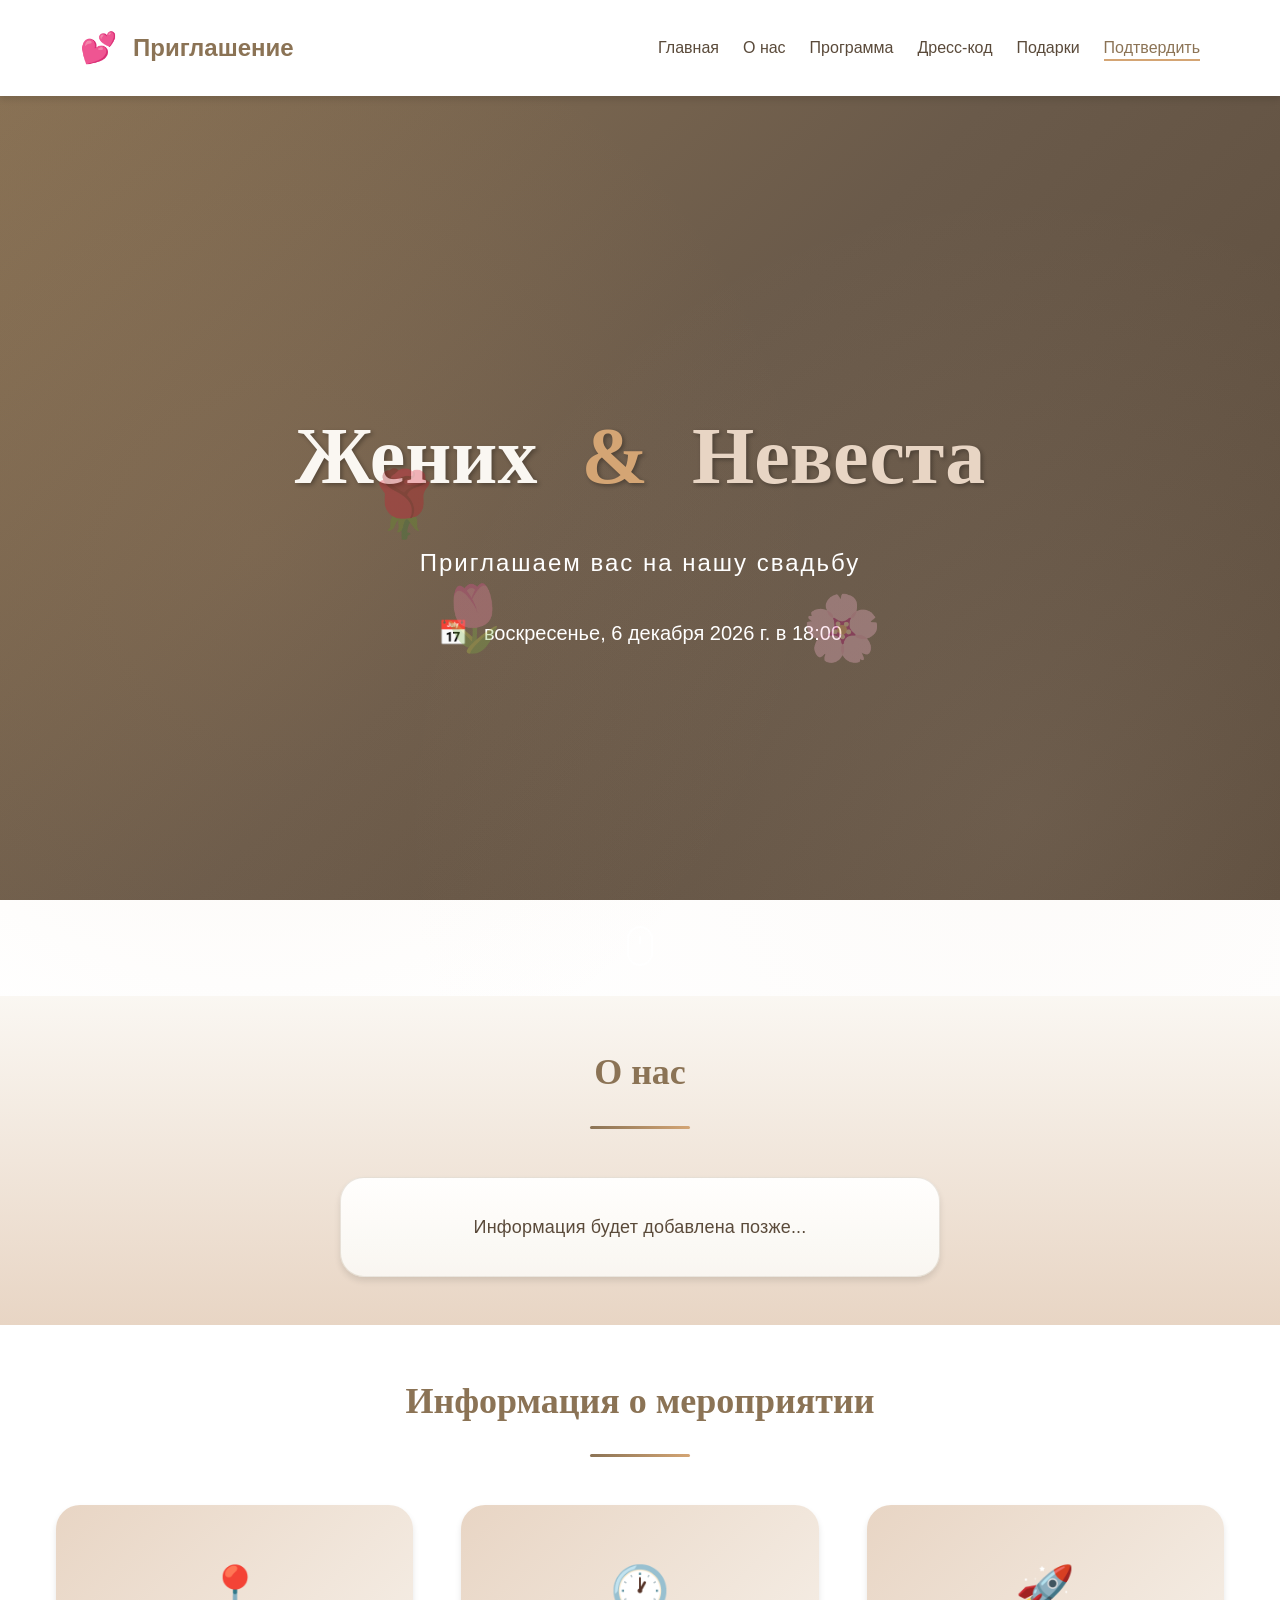
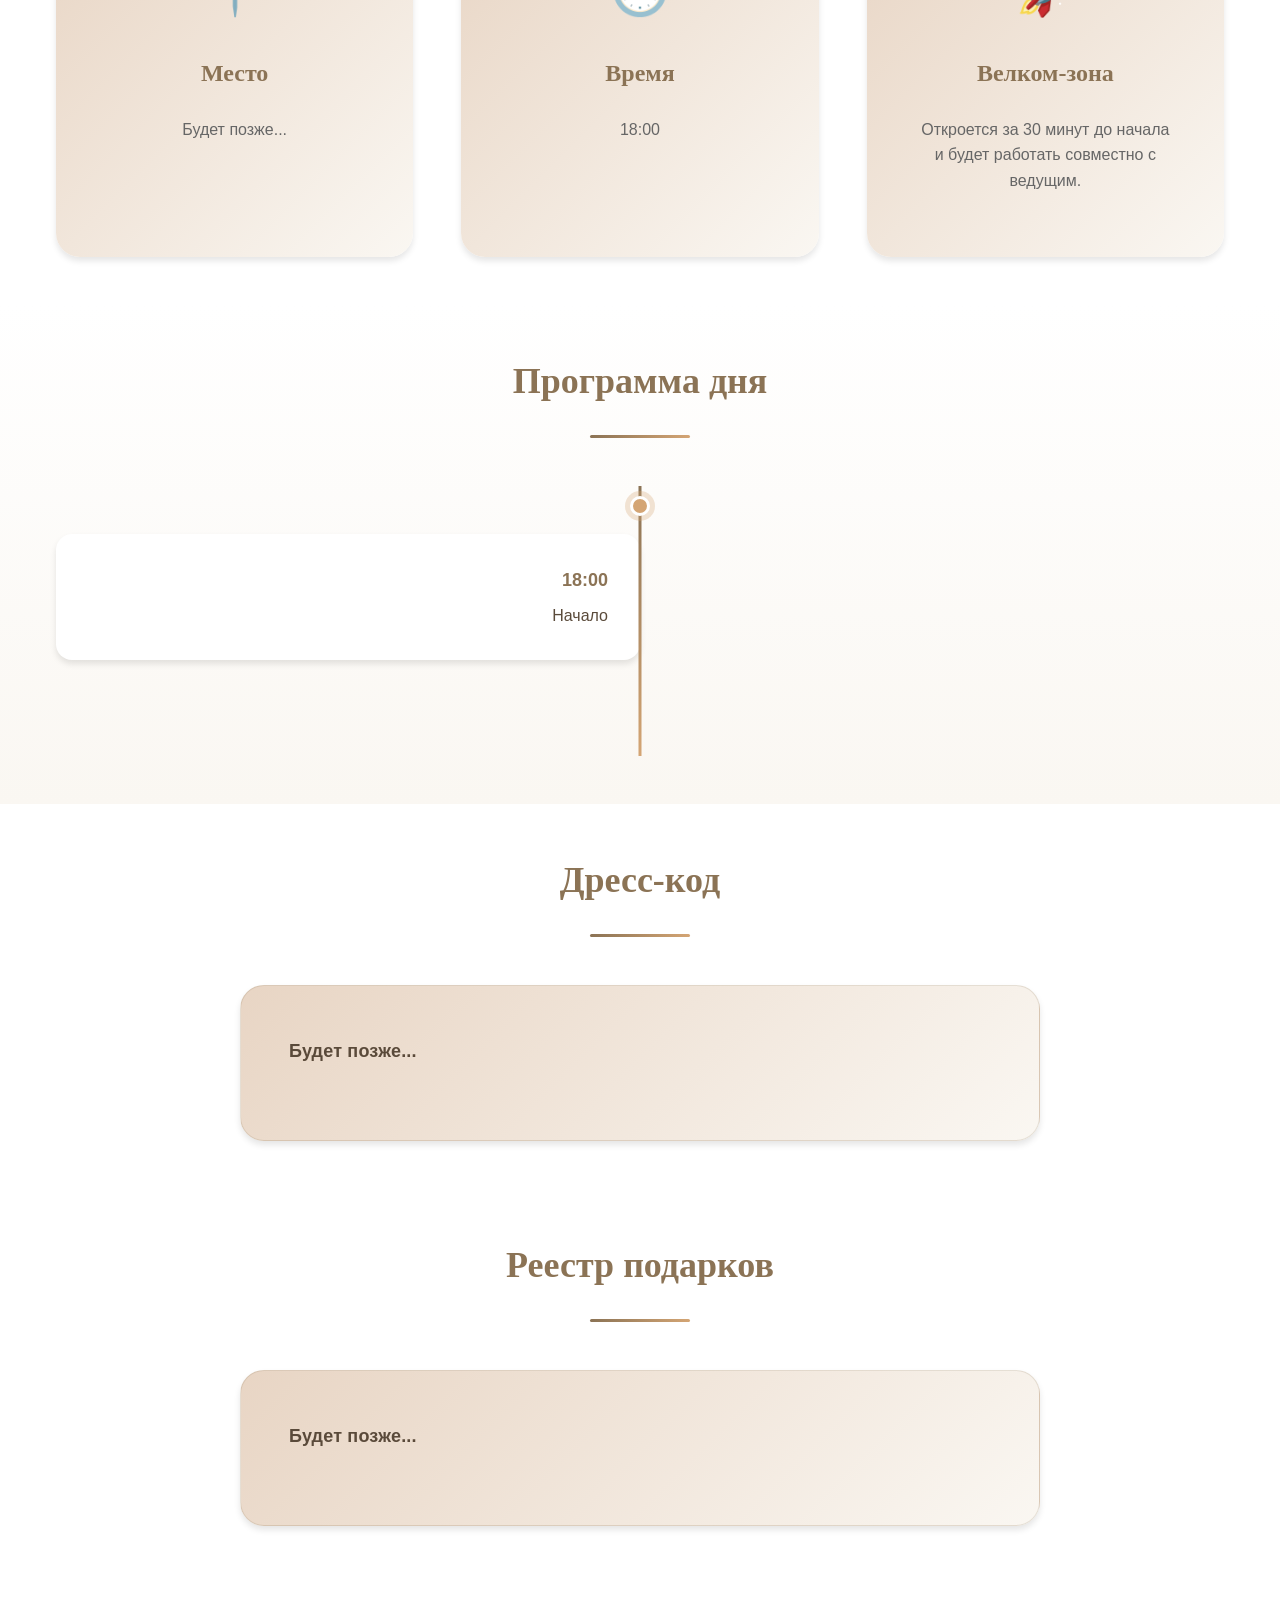
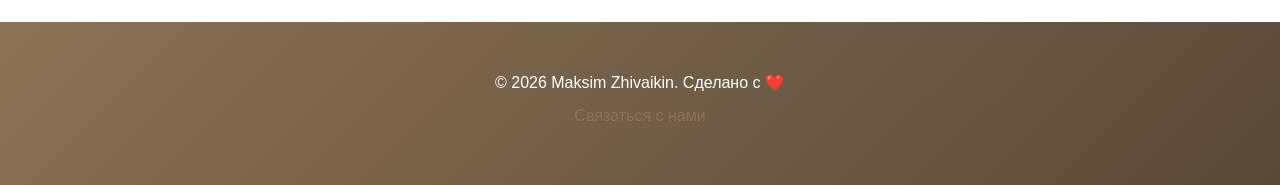
==== commit 8cb75781: "Edit event cards" ====
--- a/frontend/index.html
+++ b/frontend/index.html
@@ -25,11 +25,6 @@
                     <li><a href="#rsvp" class="nav-link">Подтвердить</a></li>
                     <li style="display: none;"><a href="/admin" class="nav-link admin-link">🔐 Админ</a></li>
                 </ul>
-                <div class="hamburger">
-                    <span></span>
-                    <span></span>
-                    <span></span>
-                </div>
             </div>
         </div>
     </nav>
@@ -142,9 +137,9 @@
                     <p id="time-text"></p>
                 </div>
                 <div class="event-card">
-                    <div class="event-icon">📸</div>
-                    <h3>Фотография</h3>
-                    <p>Фотографирование начнется за 30 минут до начала</p>
+                    <div class="event-icon">🚀</div>
+                    <h3>Велком-зона</h3>
+                    <p>Откроется за 30 минут до начала и будет работать совместно с ведущим.</p>
                 </div>
             </div>
         </div>
--- a/frontend/css/style.css
+++ b/frontend/css/style.css
@@ -484,10 +484,6 @@
         font-size: var(--font-size-sm);
     }
 
-    .hamburger {
-        display: flex;
-    }
-
     .nav-menu {
         position: absolute;
         top: 60px;
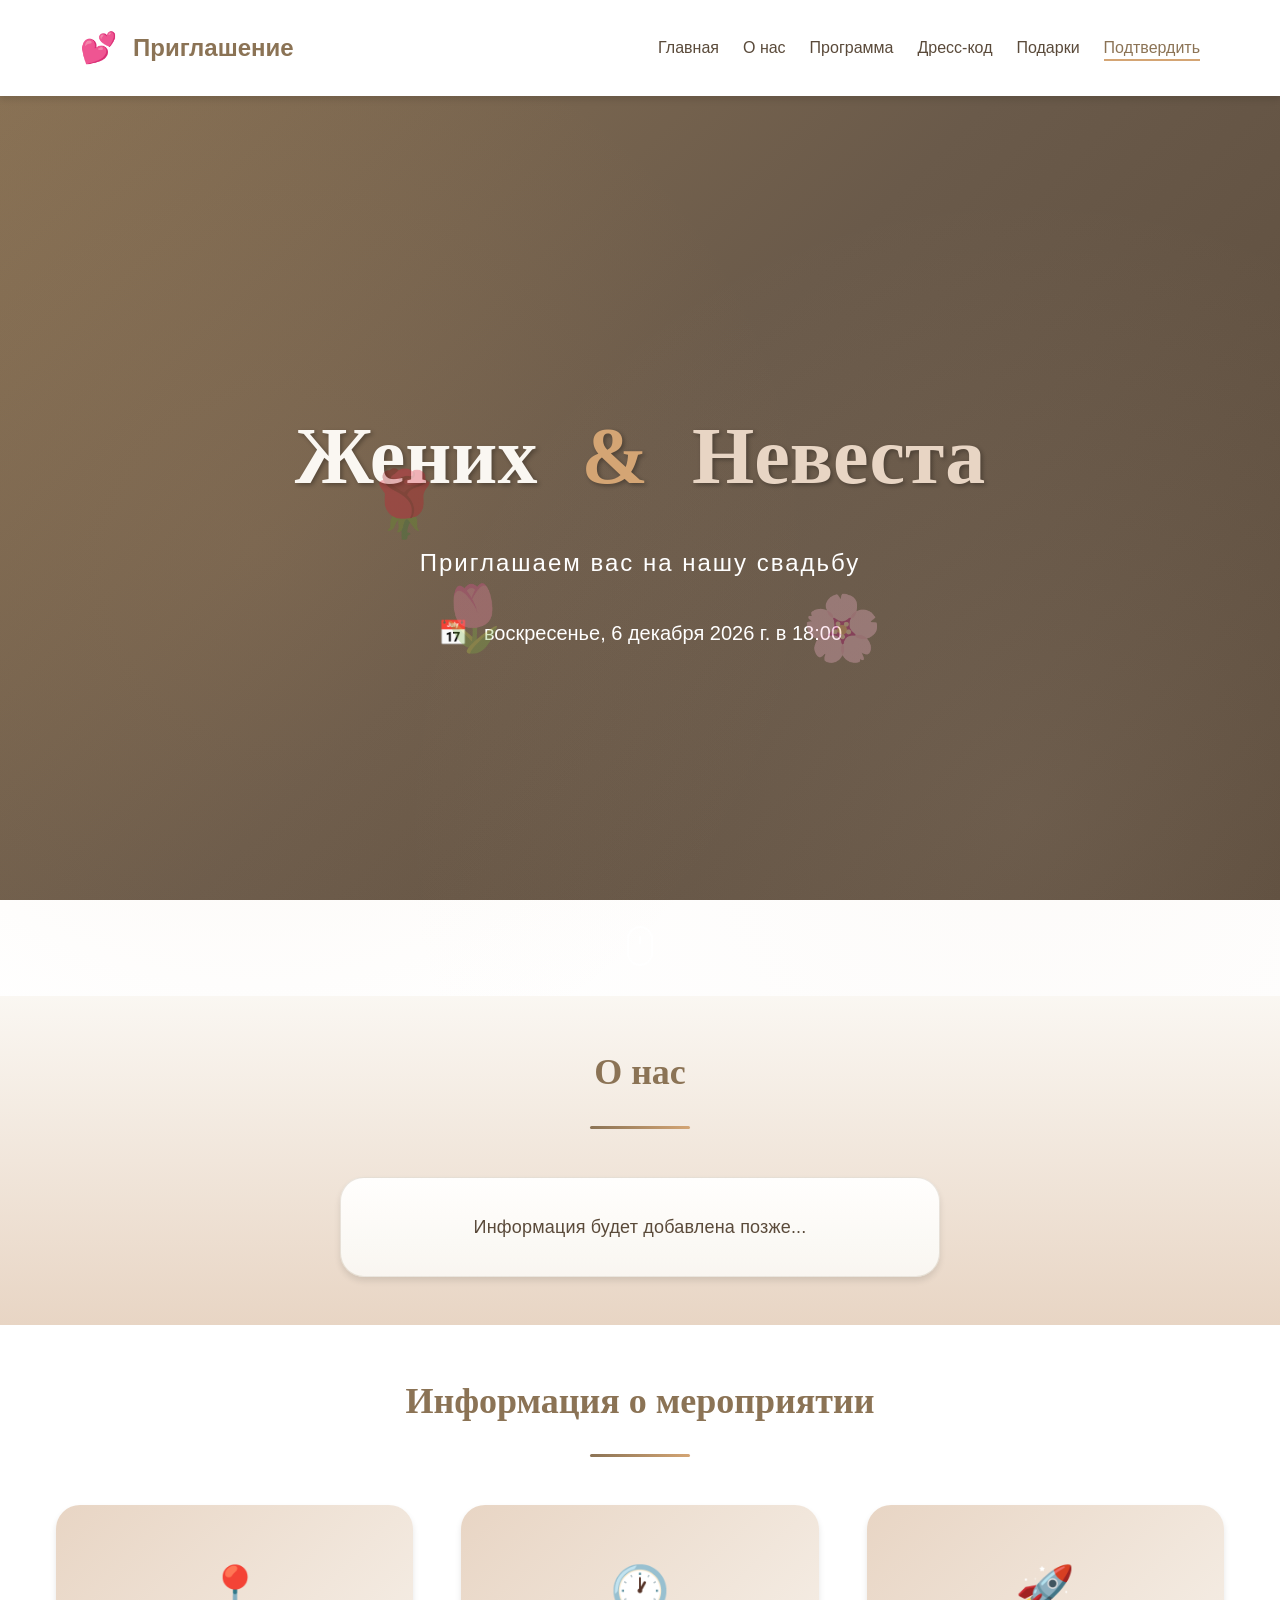
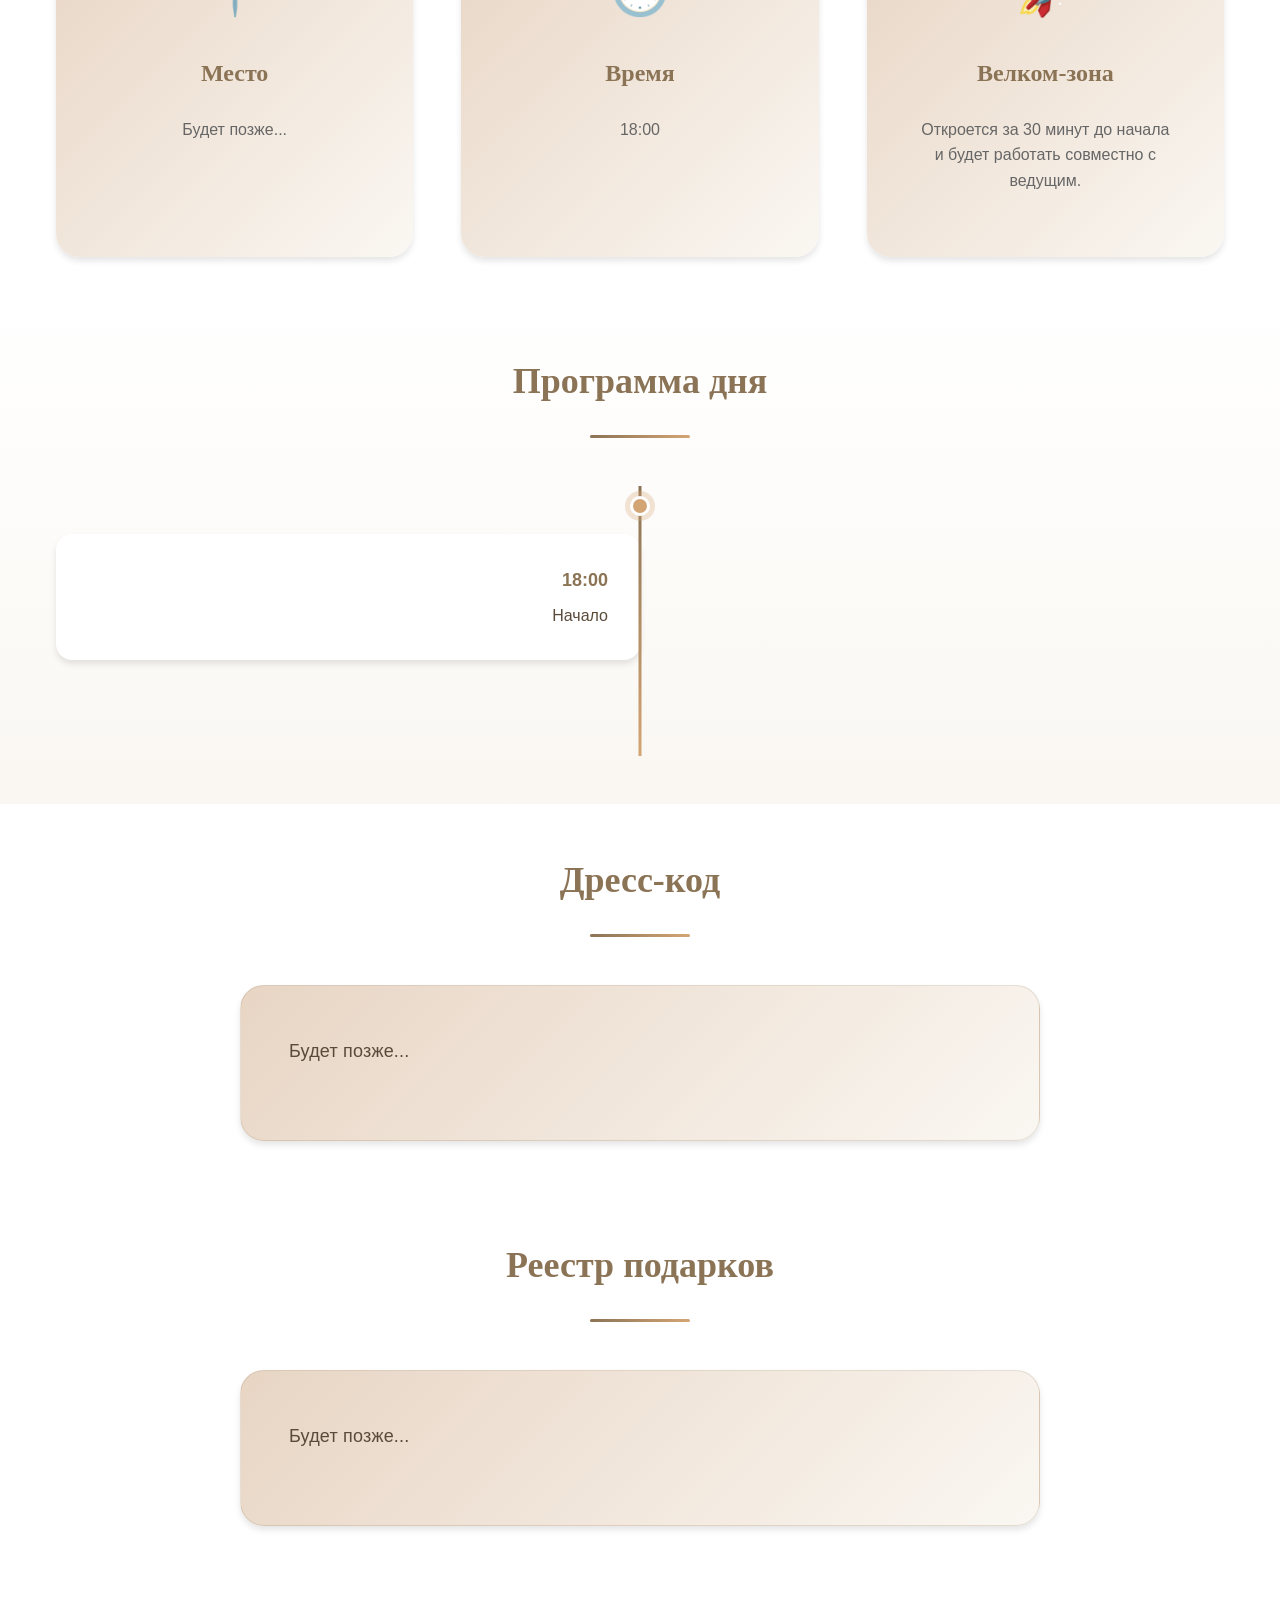
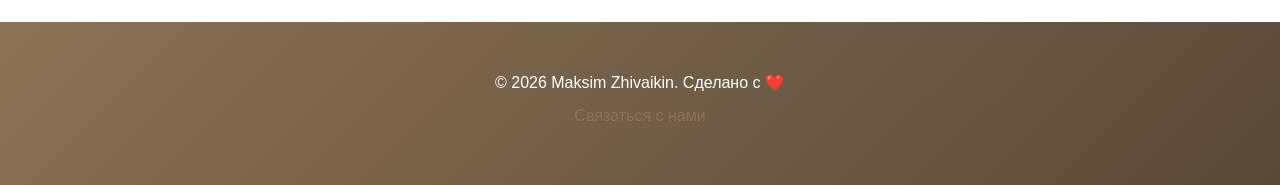
==== commit ee015944: "Remove bold text in dress-code and registry content" ====
--- a/frontend/index.html
+++ b/frontend/index.html
@@ -160,7 +160,7 @@
         <div class="container">
             <h2 class="section-title">Дресс-код</h2>
             <div class="dress-code-content">
-                <div id="dress-code-text" style="font-weight: bold;"></div>
+                <div id="dress-code-text"></div>
             </div>
         </div>
     </section>
@@ -170,7 +170,7 @@
         <div class="container">
             <h2 class="section-title">Реестр подарков</h2>
             <div class="registry-content">
-                <div id="registry-text" style="font-weight: bold;"></div>
+                <div id="registry-text"></div>
             </div>
         </div>
     </section>
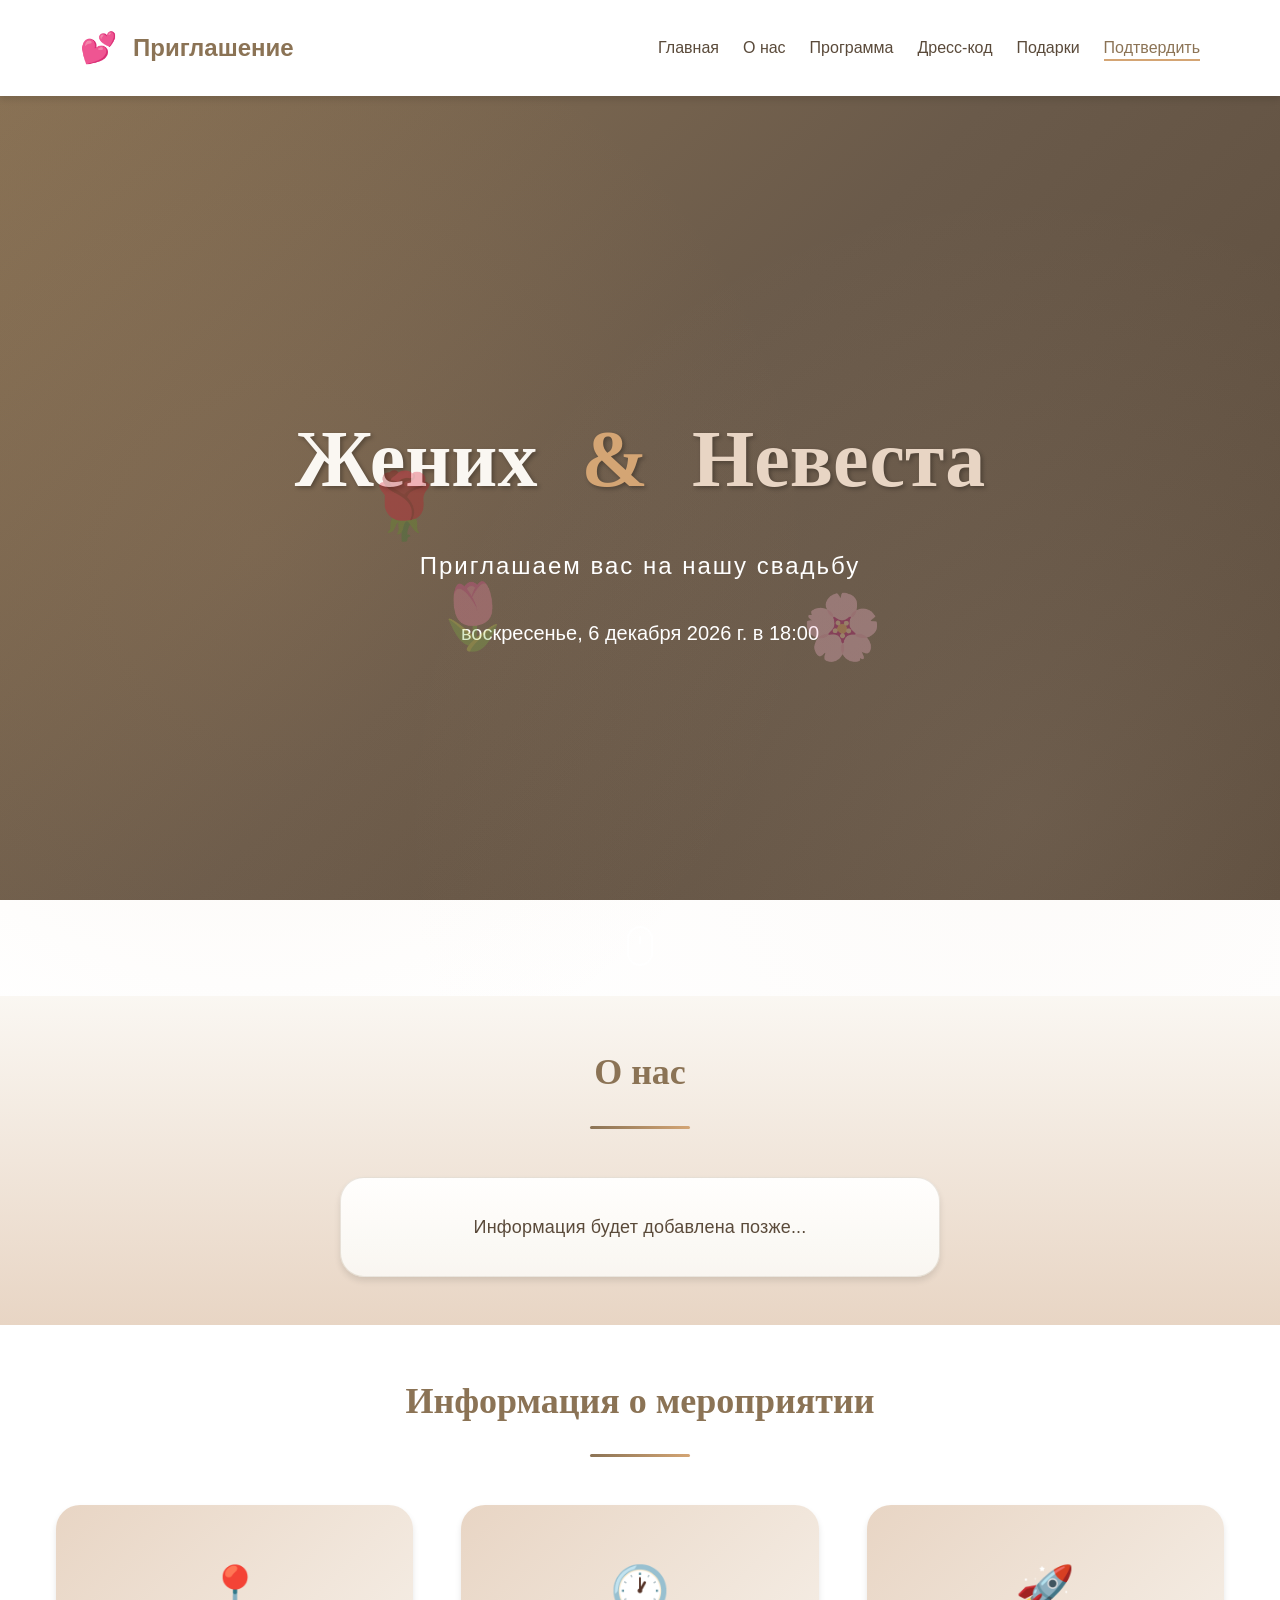
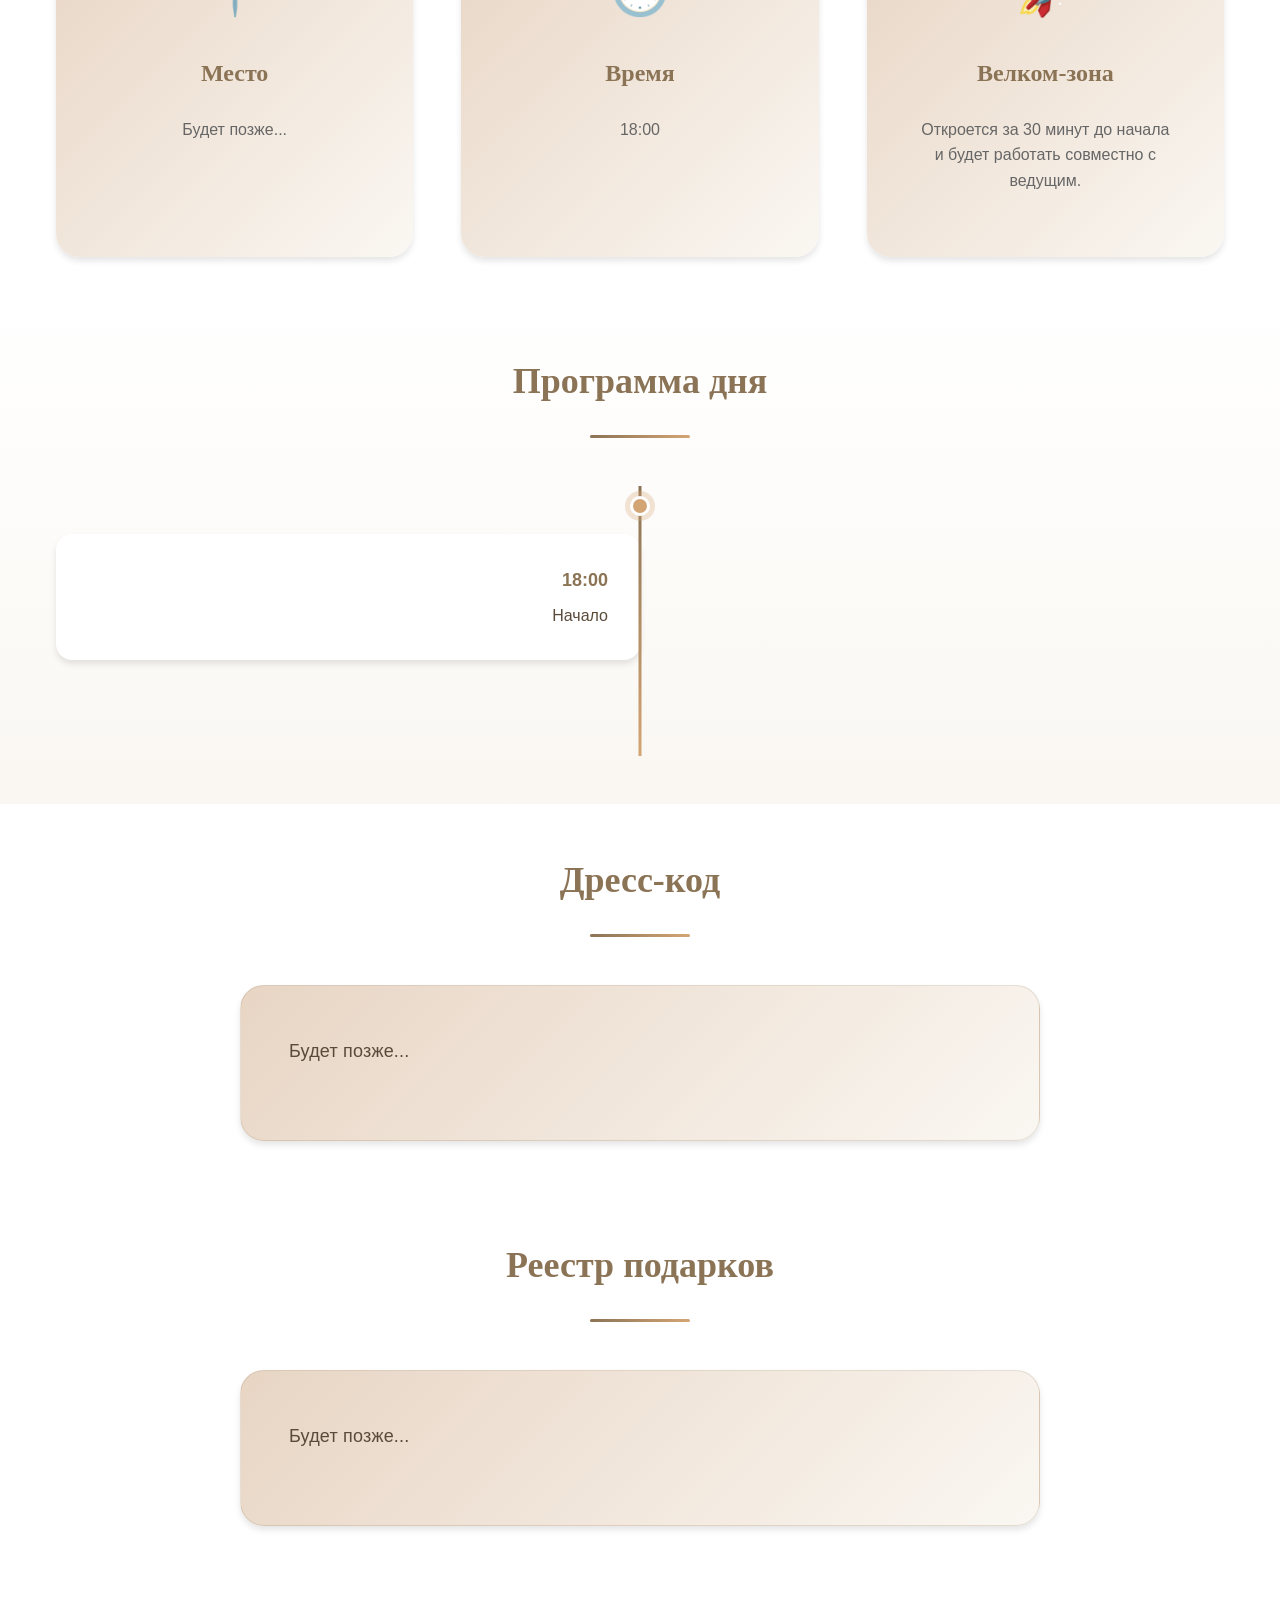
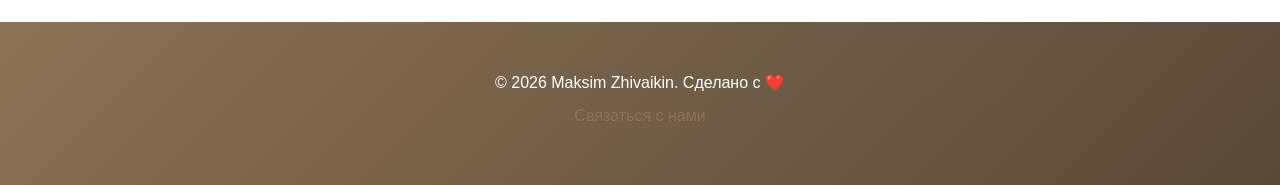
==== commit 7dfff772: "Removed date sticker because of idiots." ====
--- a/frontend/index.html
+++ b/frontend/index.html
@@ -40,7 +40,6 @@
                 </h1>
                 <p class="hero-subtitle fade-in-delay-1">Приглашаем вас на нашу свадьбу</p>
                 <div class="hero-date fade-in-delay-2">
-                    <span class="date-icon">📅</span>
                     <span id="wedding-date-display"></span>
                 </div>
             </div>
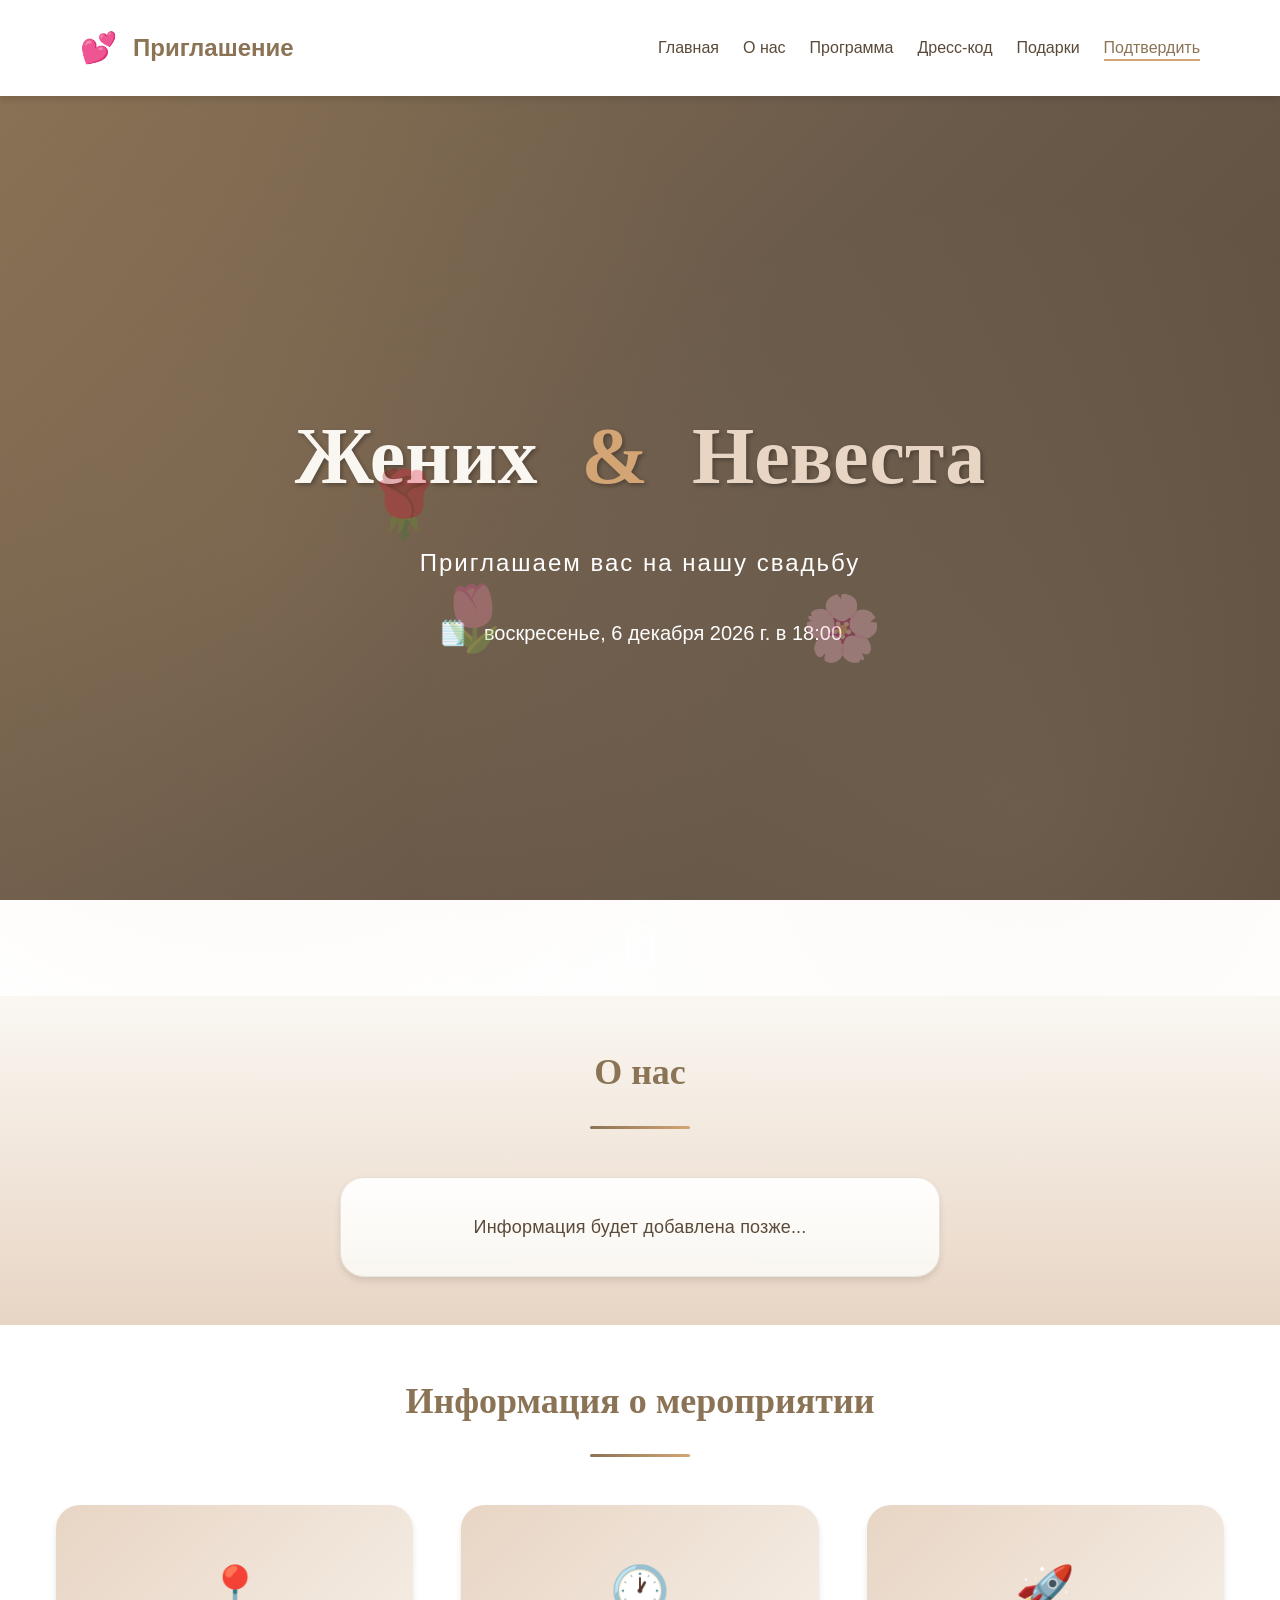
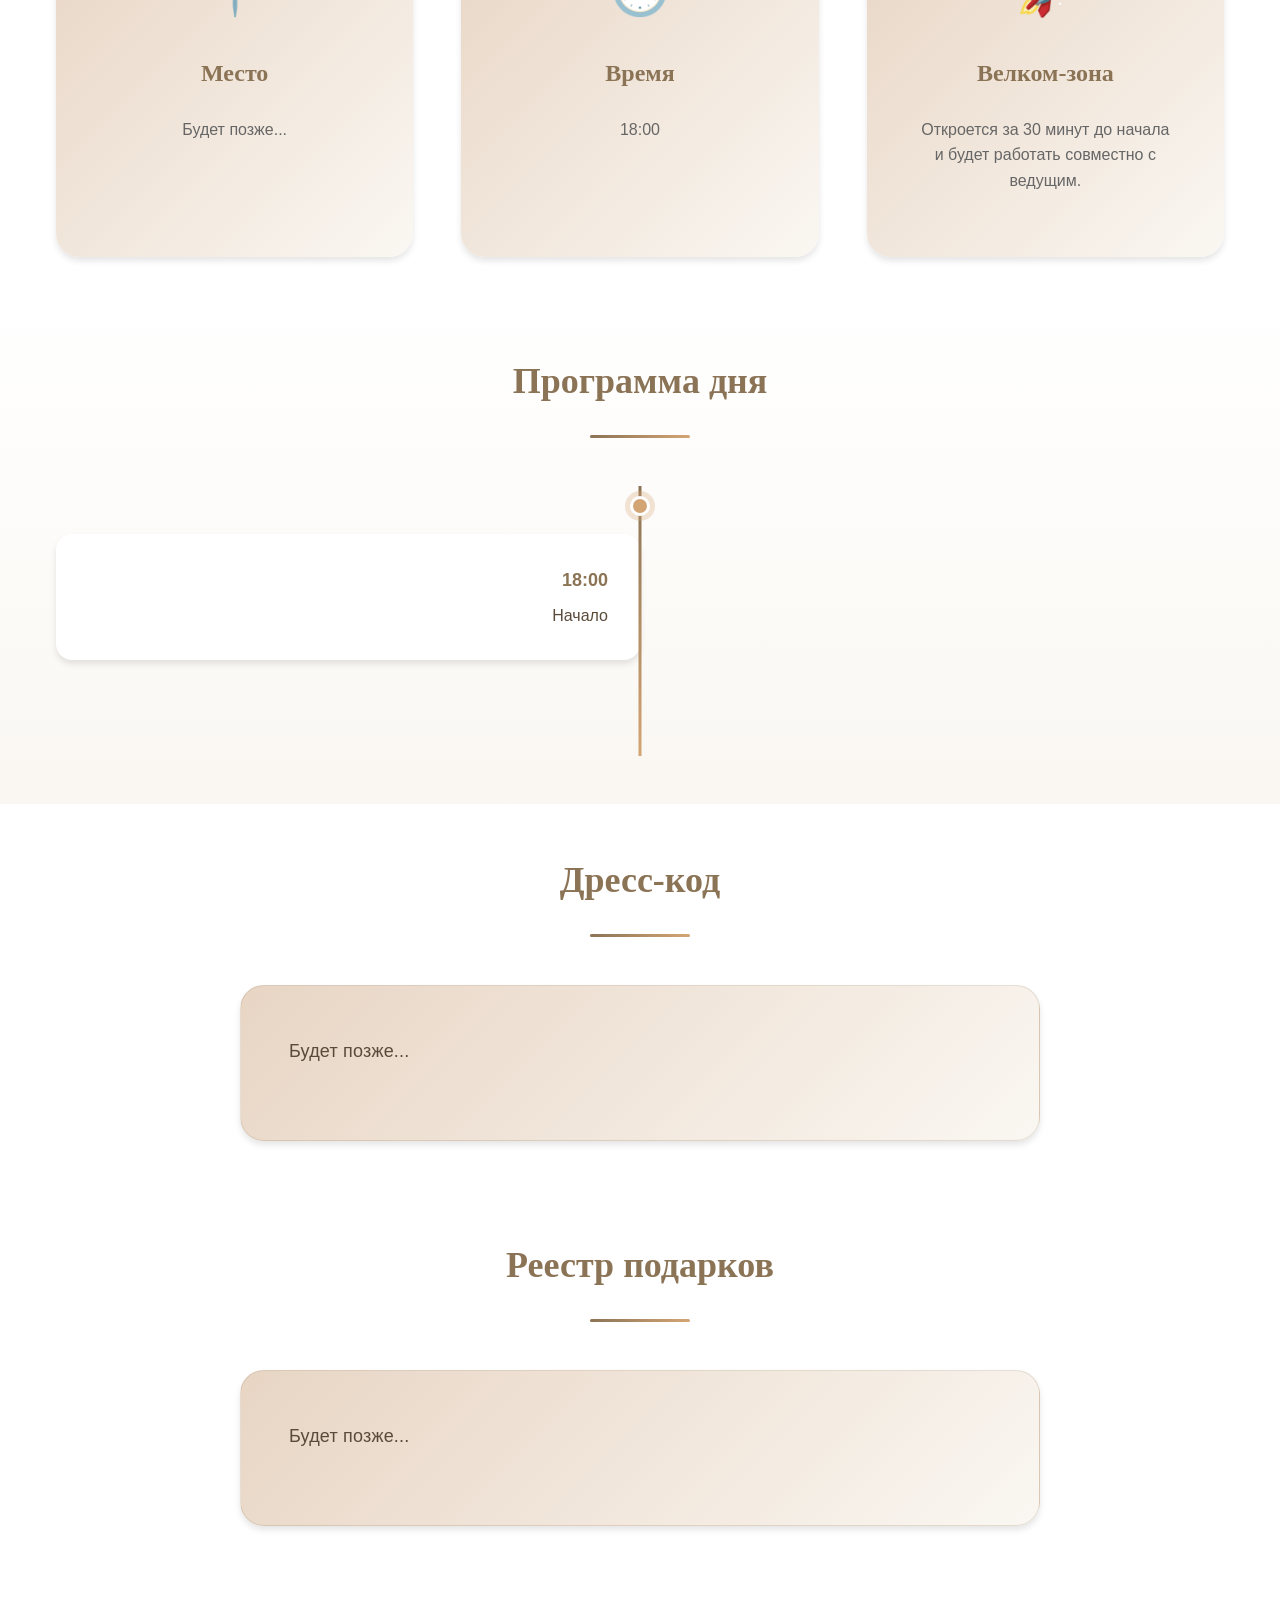
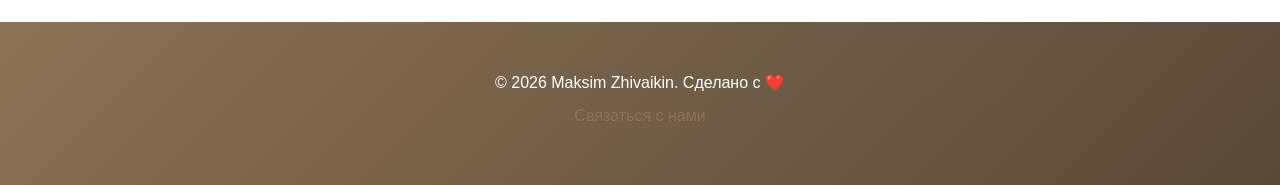
==== commit d8b76352: "Change date icon)" ====
--- a/frontend/index.html
+++ b/frontend/index.html
@@ -40,6 +40,7 @@
                 </h1>
                 <p class="hero-subtitle fade-in-delay-1">Приглашаем вас на нашу свадьбу</p>
                 <div class="hero-date fade-in-delay-2">
+                    <span class="date-icon">🗒️</span>
                     <span id="wedding-date-display"></span>
                 </div>
             </div>
